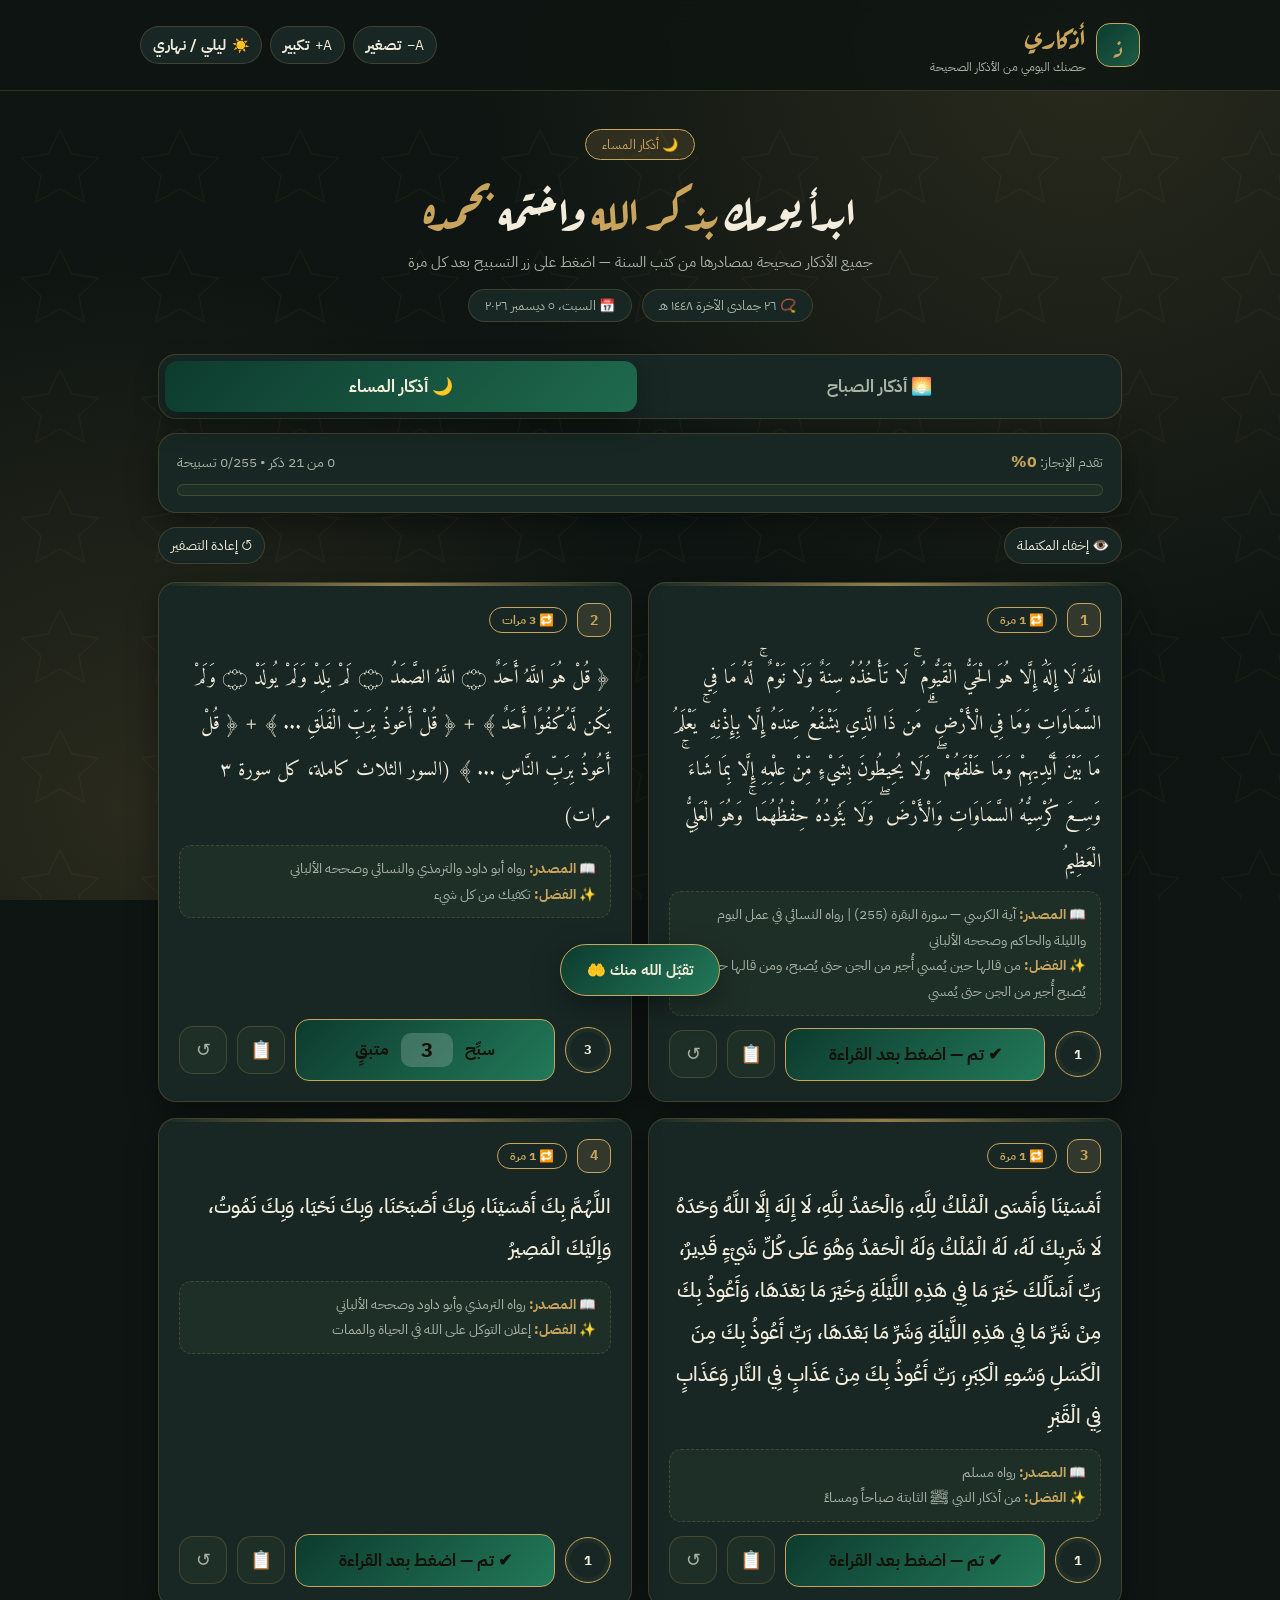
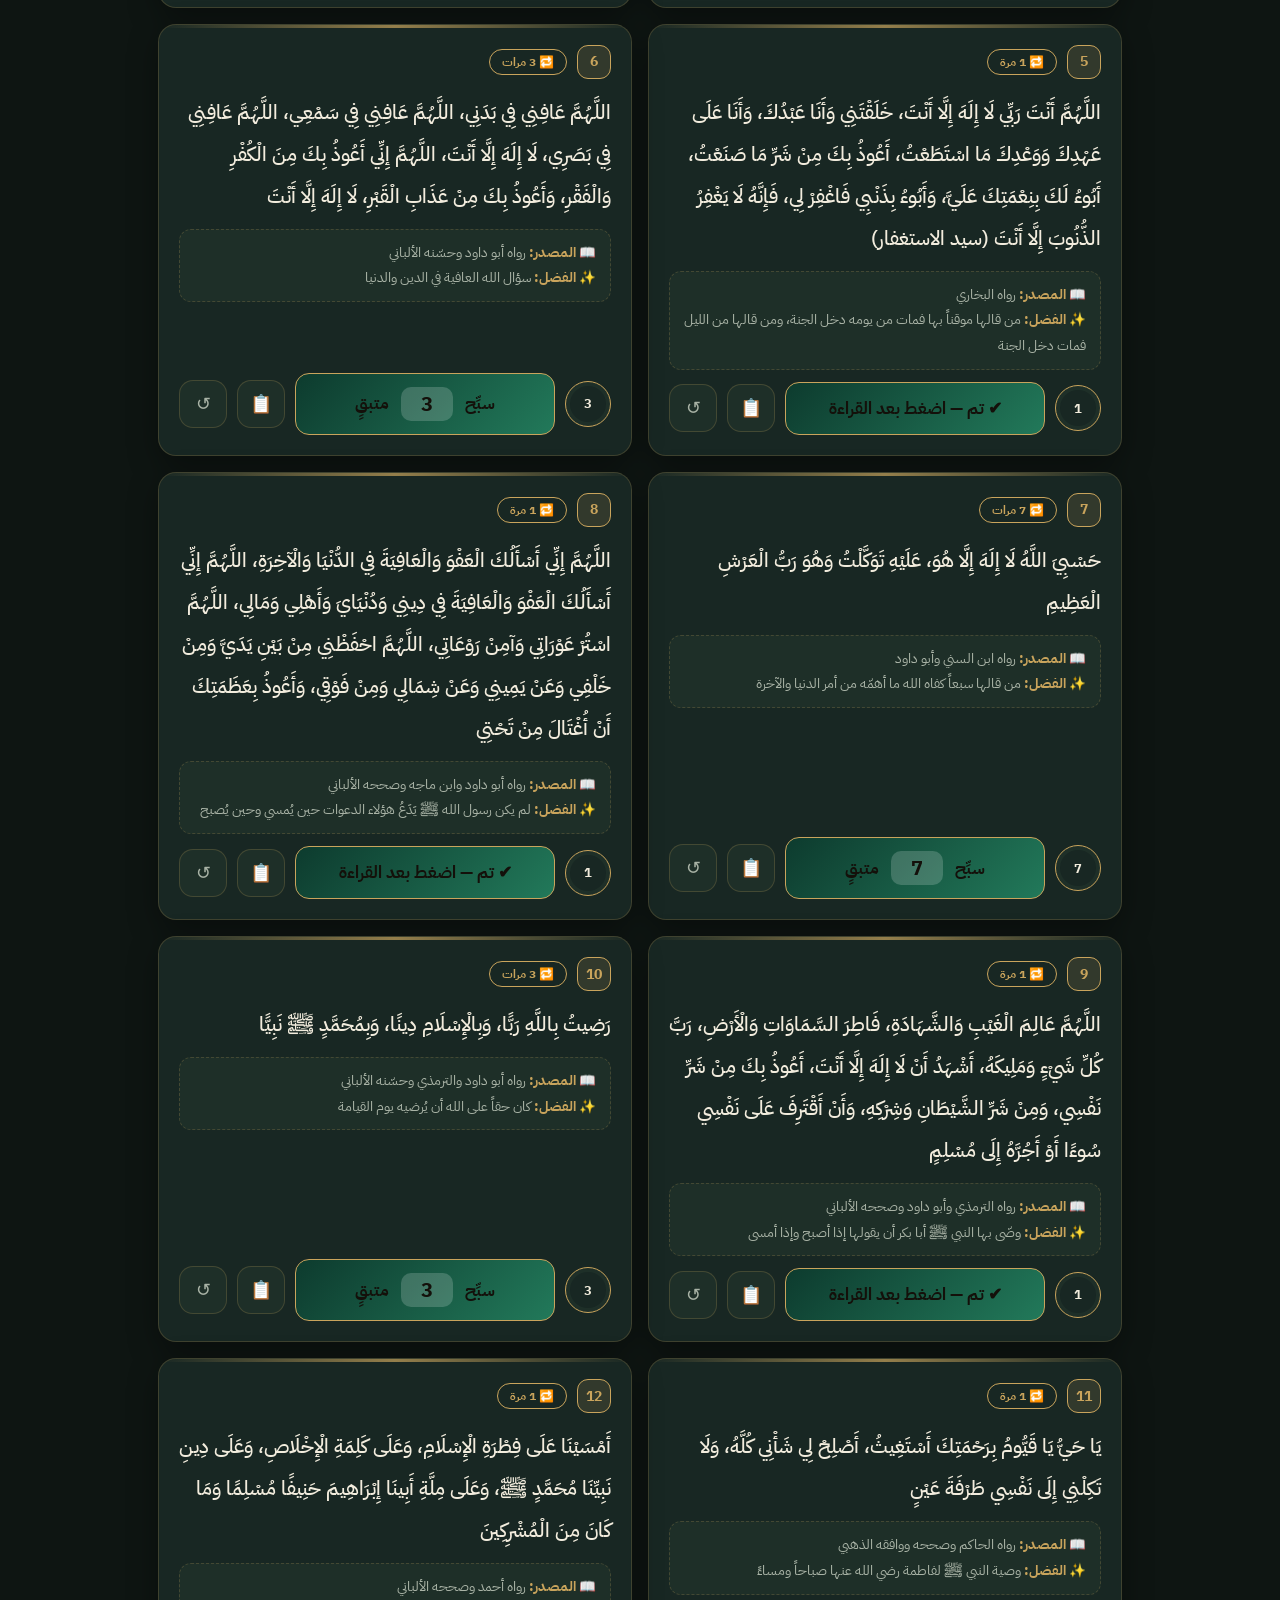
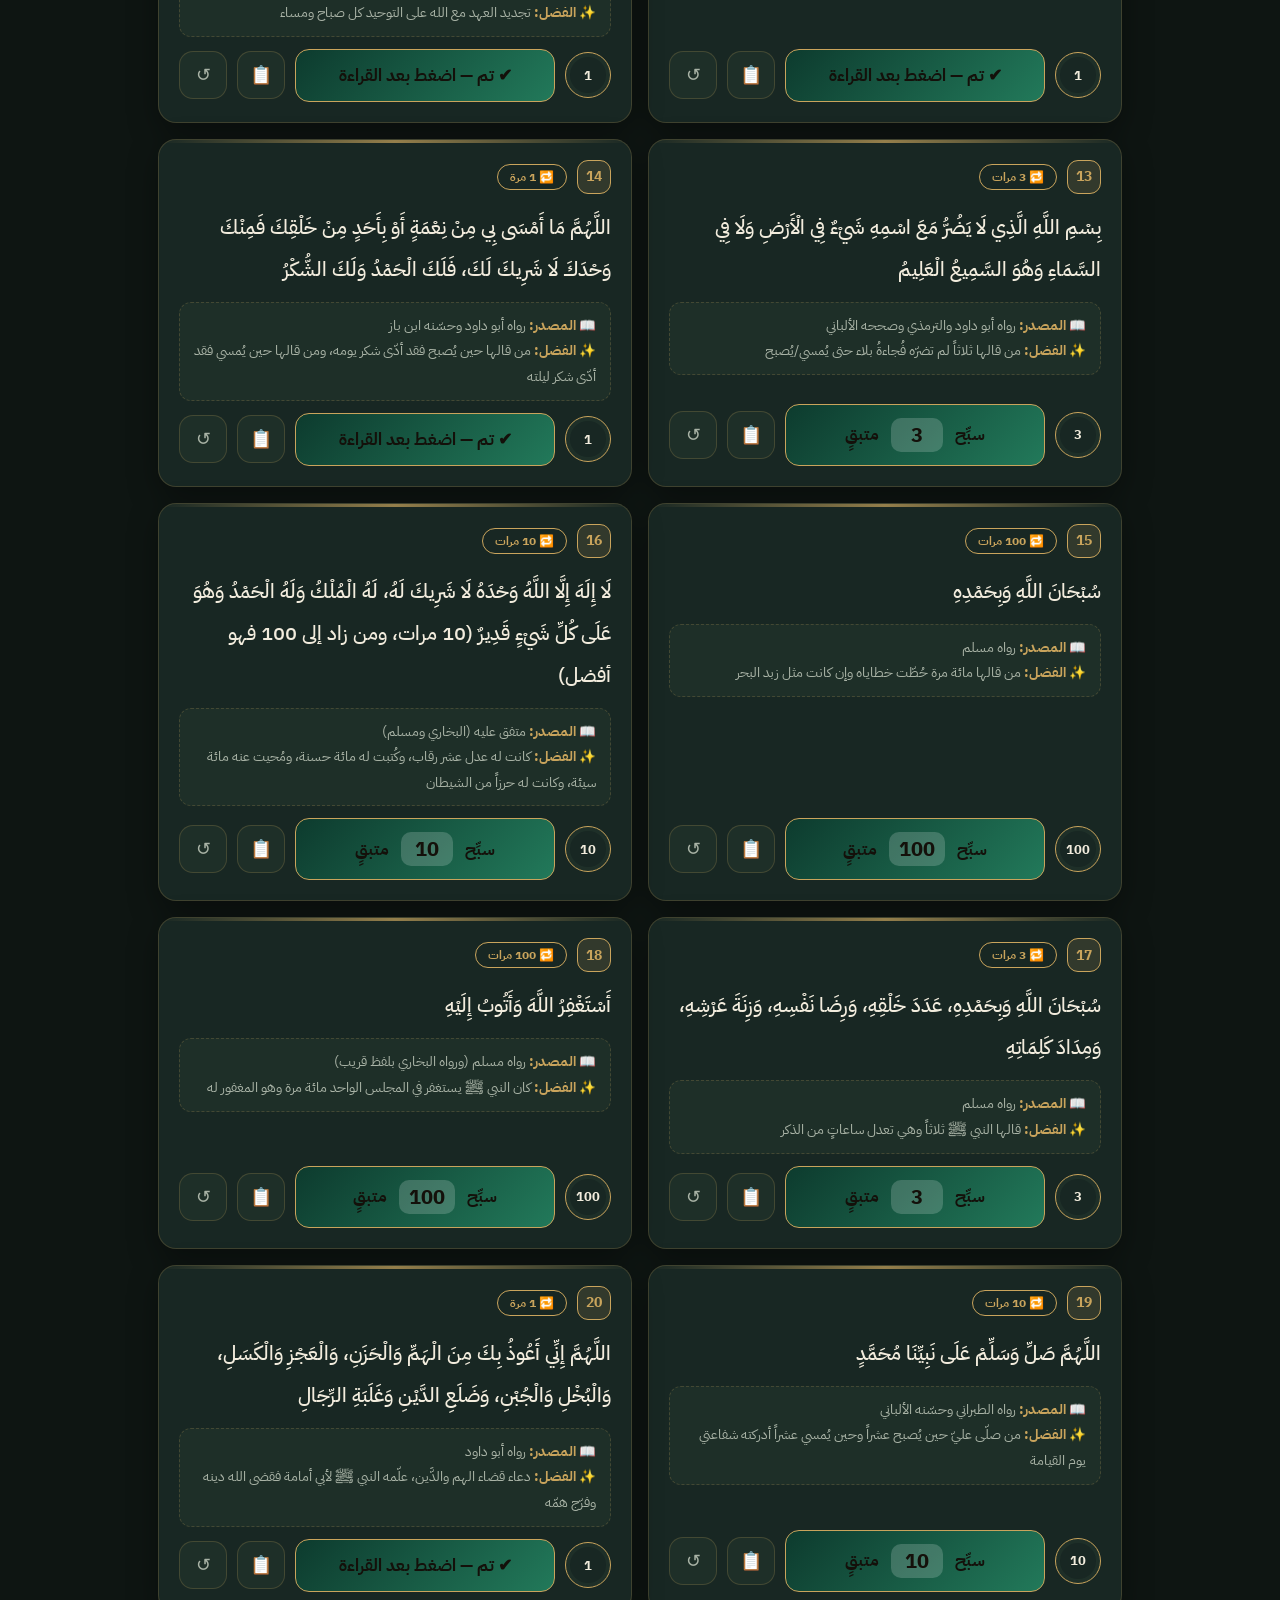
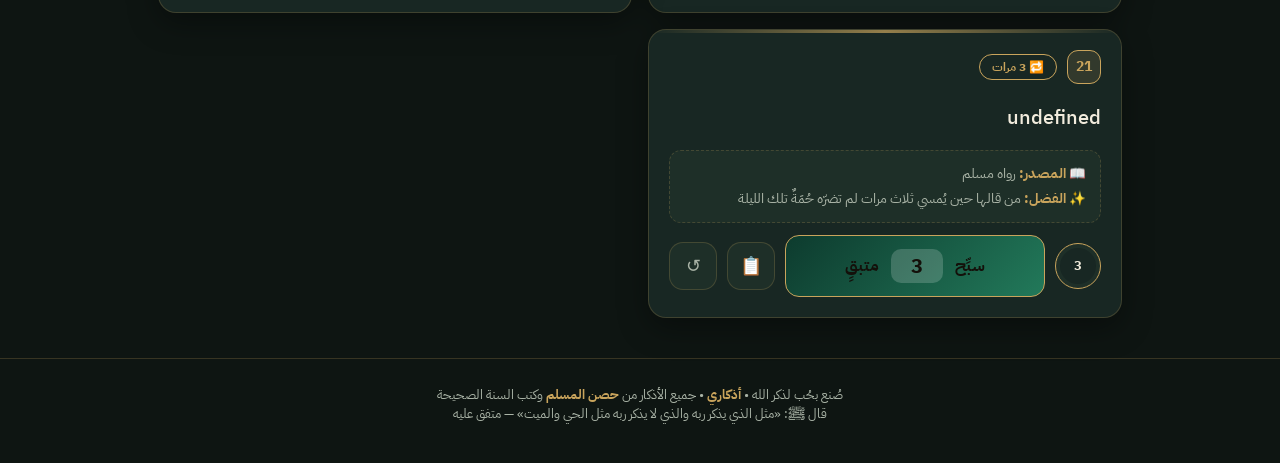
==== index.html @ d898b787 "موقع أذكاري: أذكار الصباح والمساء" ====
<!DOCTYPE html>
<html lang="ar" dir="rtl" data-theme="dark">
<head>
<meta charset="UTF-8">
<meta name="viewport" content="width=device-width, initial-scale=1.0">
<title>أذكاري | أذكار الصباح والمساء</title>
<meta name="description" content="موقع أذكاري - أذكار الصباح والمساء الصحيحة بمصادرها مع مسبحة إلكترونية لكل ذكر">
<link rel="preconnect" href="https://fonts.googleapis.com">
<link rel="preconnect" href="https://fonts.gstatic.com" crossorigin>
<!-- خط ثمانية: IBM Plex Sans Arabic (الخط المعتمد في هوية ثمانية) + خط أميري للنصوص القرآنية -->
<link href="https://fonts.googleapis.com/css2?family=IBM+Plex+Sans+Arabic:wght@300;400;500;600;700&family=Amiri+Quran&family=Aref+Ruqaa:wght@400;700&display=swap" rel="stylesheet">
<style>
  :root{
    --text-size: 20px;
    --radius: 18px;
    --gold: #c9a45c;
    --gold-soft: rgba(201,164,92,.15);
    --transition: .25s ease;
  }
  html[data-theme="dark"]{
    --bg: #0e1512;
    --bg2: #14201a;
    --card: #182723;
    --card2: #1e2f28;
    --ink: #f2ecdd;
    --muted: #a9b3a6;
    --line: rgba(201,164,92,.22);
    --shadow: 0 10px 30px rgba(0,0,0,.35);
    --header-bg: rgba(14,21,18,.88);
    --pattern-opacity: .05;
    --btn-ink: #14100a;
  }
  html[data-theme="light"]{
    --bg: #f7f3e8;
    --bg2: #fffdf6;
    --card: #ffffff;
    --card2: #faf5e9;
    --ink: #2b2620;
    --muted: #7a7264;
    --line: rgba(160,120,50,.28);
    --shadow: 0 10px 25px rgba(120,90,30,.12);
    --header-bg: rgba(247,243,232,.92);
    --pattern-opacity: .06;
    --btn-ink: #fffdf6;
  }
  *{box-sizing:border-box;margin:0;padding:0}
  body{
    font-family:'IBM Plex Sans Arabic',Tahoma,sans-serif;
    background:var(--bg);
    color:var(--ink);
    min-height:100vh;
    transition:background var(--transition),color var(--transition);
    background-image:
      radial-gradient(circle at 85% 5%, var(--gold-soft), transparent 45%),
      radial-gradient(circle at 10% 90%, var(--gold-soft), transparent 40%);
    background-attachment:fixed;
  }
  body::before{
    content:"";
    position:fixed;inset:0;pointer-events:none;z-index:0;
    opacity:var(--pattern-opacity);
    background-image:url("data:image/svg+xml,%3Csvg xmlns='http://www.w3.org/2000/svg' width='120' height='120' viewBox='0 0 120 120'%3E%3Cpath d='M60 10l12 24 26 4-19 18 5 26-24-13-24 13 5-26-19-18 26-4z' fill='none' stroke='%23c9a45c' stroke-width='1.5'/%3E%3C/svg%3E");
    background-size:120px 120px;
  }
  header{
    position:sticky;top:0;z-index:50;
    background:var(--header-bg);
    backdrop-filter:blur(12px);
    border-bottom:1px solid var(--line);
  }
  .wrap{max-width:1000px;margin:0 auto;padding:0 18px;position:relative;z-index:1}
  .topbar{display:flex;align-items:center;justify-content:space-between;gap:10px;padding:14px 0;flex-wrap:wrap}
  .logo{display:flex;align-items:center;gap:10px}
  .logo .mark{
    width:44px;height:44px;border-radius:14px;display:grid;place-items:center;
    background:linear-gradient(135deg,#0d3b2e,#1c5c46);
    border:1px solid var(--gold);color:var(--gold);
    font-family:'Aref Ruqaa',serif;font-size:26px;line-height:1;
  }
  html[data-theme="light"] .logo .mark{color:#f7f3e8}
  .logo h1{font-family:'Aref Ruqaa',serif;font-size:28px;color:var(--gold)}
  .logo small{display:block;font-family:'IBM Plex Sans Arabic';font-size:12px;color:var(--muted);font-weight:400}
  .controls{display:flex;align-items:center;gap:8px;flex-wrap:wrap}
  .ctl{
    display:flex;align-items:center;gap:6px;
    background:var(--card);border:1px solid var(--line);color:var(--ink);
    border-radius:999px;padding:7px 12px;font-size:14px;cursor:pointer;
    font-family:inherit;transition:var(--transition);
  }
  .ctl:hover{border-color:var(--gold);transform:translateY(-1px)}
  .ctl b{font-size:15px}
  .hero{text-align:center;padding:38px 18px 10px}
  .hero .pill{
    display:inline-block;border:1px solid var(--gold);color:var(--gold);
    border-radius:999px;padding:5px 16px;font-size:13px;margin-bottom:14px;background:var(--gold-soft);
  }
  .hero h2{font-family:'Aref Ruqaa',serif;font-size:clamp(30px,5vw,46px);line-height:1.5}
  .hero h2 span{color:var(--gold)}
  .hero p{color:var(--muted);margin-top:8px;font-size:15px}
  .dates{display:flex;gap:10px;justify-content:center;margin-top:16px;flex-wrap:wrap}
  .dates span{background:var(--card);border:1px solid var(--line);border-radius:999px;padding:6px 16px;font-size:13px;color:var(--muted)}
  .tabs{
    display:flex;background:var(--card);border:1px solid var(--line);
    border-radius:18px;padding:6px;margin:22px 0 6px;gap:6px;
  }
  .tab{
    flex:1;border:none;background:transparent;color:var(--muted);
    font-family:inherit;font-size:17px;font-weight:700;
    padding:13px;border-radius:13px;cursor:pointer;transition:var(--transition);
    display:flex;align-items:center;justify-content:center;gap:8px;
  }
  .tab.active{background:linear-gradient(135deg,#0d3b2e,#1f6a4e);color:#f5eeda;box-shadow:var(--shadow)}
  html[data-theme="light"] .tab.active{color:#fff}
  .progress-box{background:var(--card);border:1px solid var(--line);border-radius:var(--radius);padding:16px 18px;margin:14px 0;box-shadow:var(--shadow)}
  .progress-row{display:flex;justify-content:space-between;align-items:center;font-size:14px;color:var(--muted);margin-bottom:10px;gap:8px;flex-wrap:wrap}
  .progress-row strong{color:var(--gold);font-size:16px}
  .bar{height:12px;background:var(--card2);border:1px solid var(--line);border-radius:999px;overflow:hidden}
  .bar i{display:block;height:100%;width:0;border-radius:999px;background:linear-gradient(90deg,#8a6d2f,var(--gold),#e8cf8f);transition:width .5s ease}
  .tools{display:flex;gap:8px;margin:12px 0 4px;flex-wrap:wrap}
  .tools .ghost{margin-inline-start:auto}
  .grid{display:grid;gap:16px;padding:14px 0 40px}
  @media(min-width:700px){.grid{grid-template-columns:1fr 1fr}}
  .card{
    background:var(--card);border:1px solid var(--line);border-radius:var(--radius);
    padding:20px;box-shadow:var(--shadow);position:relative;overflow:hidden;
    transition:var(--transition);display:flex;flex-direction:column;gap:12px;
  }
  .card::before{content:"";position:absolute;top:0;right:0;left:0;height:3px;background:linear-gradient(90deg,transparent,var(--gold),transparent);opacity:.7}
  .card.done{border-color:var(--gold);background:linear-gradient(180deg,var(--card),var(--gold-soft))}
  .card.done .dhikr{opacity:.75}
  .card-top{display:flex;align-items:center;gap:10px}
  .num{
    min-width:34px;height:34px;border-radius:11px;display:grid;place-items:center;
    background:var(--gold-soft);border:1px solid var(--gold);color:var(--gold);
    font-weight:700;font-size:14px;
  }
  .badge{font-size:12px;color:var(--muted);border:1px solid var(--line);border-radius:999px;padding:3px 12px}
  .badge.rep{color:var(--gold);border-color:var(--gold);font-weight:700}
  .done-tag{margin-inline-start:auto;font-size:12px;color:#2e7d4f;font-weight:700;display:none}
  html[data-theme="dark"] .done-tag{color:#7fd6a4}
  .card.done .done-tag{display:inline}
  .dhikr{font-size:var(--text-size);line-height:2.1;font-weight:500}
  .dhikr.quran{font-family:'Amiri Quran',serif;line-height:2.3}
  .meta{background:var(--card2);border:1px dashed var(--line);border-radius:12px;padding:10px 14px;font-size:13.5px;color:var(--muted);line-height:1.9}
  .meta strong{color:var(--gold)}
  .actions{display:flex;align-items:center;gap:10px;margin-top:auto;flex-wrap:wrap}
  .counter{
    flex:1;display:flex;align-items:center;justify-content:center;gap:12px;
    border:none;cursor:pointer;font-family:inherit;color:var(--btn-ink);
    background:linear-gradient(135deg,#0d3b2e,#22795a);
    border-radius:14px;padding:13px;font-size:17px;font-weight:700;
    transition:var(--transition);border:1px solid var(--gold);
  }
  html[data-theme="light"] .counter{color:#fff}
  .counter:hover{transform:translateY(-2px);box-shadow:var(--shadow)}
  .counter:active{transform:scale(.97)}
  .counter:disabled{opacity:.55;cursor:default;transform:none}
  .counter .left{
    background:rgba(255,255,255,.18);border-radius:10px;min-width:52px;padding:2px 10px;font-size:20px;
  }
  .icon-btn{
    width:48px;height:48px;border-radius:14px;border:1px solid var(--line);
    background:var(--card2);color:var(--muted);cursor:pointer;font-size:18px;transition:var(--transition);
  }
  .icon-btn:hover{color:var(--gold);border-color:var(--gold)}
  .ring{width:46px;height:46px;border-radius:50%;display:grid;place-items:center;font-size:13px;font-weight:700;flex-shrink:0;
    background:conic-gradient(var(--gold) calc(var(--p,0)*1%), var(--card2) 0);border:1px solid var(--gold)}
  .ring span{background:var(--card);border-radius:50%;width:36px;height:36px;display:grid;place-items:center}
  footer{text-align:center;color:var(--muted);font-size:13px;padding:26px 16px 40px;border-top:1px solid var(--line)}
  footer b{color:var(--gold)}
  .toast{
    position:fixed;bottom:24px;right:50%;transform:translateX(50%) translateY(120px);
    background:linear-gradient(135deg,#0d3b2e,#22795a);color:#f5eeda;
    padding:14px 26px;border-radius:999px;border:1px solid var(--gold);
    font-weight:700;z-index:99;transition:transform .4s ease;box-shadow:var(--shadow);font-size:15px;
  }
  .toast.show{transform:translateX(50%) translateY(0)}
  .empty{text-align:center;color:var(--muted);padding:50px 20px;font-size:16px}
</style>
</head>
<body>
<header>
  <div class="wrap topbar">
    <div class="logo">
      <div class="mark">ذ</div>
      <h1>أذكاري<small>حصنك اليومي من الأذكار الصحيحة</small></h1>
    </div>
    <div class="controls">
      <button class="ctl" id="fontMinus" title="تصغير الخط">A− <b>تصغير</b></button>
      <button class="ctl" id="fontPlus" title="تكبير الخط">A+ <b>تكبير</b></button>
      <button class="ctl" id="themeBtn" title="تبديل الثيم">🌙 <b>ليلي / نهاري</b></button>
    </div>
  </div>
</header>

<div class="wrap">
  <section class="hero">
    <div class="pill" id="greeting">🌅 أذكار الصباح</div>
    <h2>ابدأ يومك <span>بذكر الله</span> واختمه <span>بحمده</span></h2>
    <p>جميع الأذكار صحيحة بمصادرها من كتب السنة — اضغط على زر التسبيح بعد كل مرة</p>
    <div class="dates"><span id="hijri">—</span><span id="greg">—</span></div>
  </section>

  <nav class="tabs">
    <button class="tab active" data-tab="morning">🌅 أذكار الصباح</button>
    <button class="tab" data-tab="evening">🌙 أذكار المساء</button>
  </nav>

  <div class="progress-box">
    <div class="progress-row">
      <span>تقدم الإنجاز: <strong id="pct">0%</strong></span>
      <span id="count">0 من 0 ذكر</span>
    </div>
    <div class="bar"><i id="barFill"></i></div>
  </div>

  <div class="tools">
    <button class="ctl" id="hideDone">👁️ إخفاء المكتملة</button>
    <button class="ctl ghost" id="resetBtn">↺ إعادة التصفير</button>
  </div>

  <main class="grid" id="grid"></main>
</div>

<footer>
  صُنع بحُب لذكر الله • <b>أذكاري</b> • جميع الأذكار من <b>حصن المسلم</b> وكتب السنة الصحيحة<br>
  قال ﷺ: «مثل الذي يذكر ربه والذي لا يذكر ربه مثل الحي والميت» — متفق عليه
</footer>

<div class="toast" id="toast">تقبّل الله منك 🤲</div>

<script>
const ADHKAR = [
 {id:"kursi", quran:true, repeat:1, both:true,
  text:"اللَّهُ لَا إِلَٰهَ إِلَّا هُوَ الْحَيُّ الْقَيُّومُ ۚ لَا تَأْخُذُهُ سِنَةٌ وَلَا نَوْمٌ ۚ لَّهُ مَا فِي السَّمَاوَاتِ وَمَا فِي الْأَرْضِ ۗ مَن ذَا الَّذِي يَشْفَعُ عِندَهُ إِلَّا بِإِذْنِهِ ۚ يَعْلَمُ مَا بَيْنَ أَيْدِيهِمْ وَمَا خَلْفَهُمْ ۖ وَلَا يُحِيطُونَ بِشَيْءٍ مِّنْ عِلْمِهِ إِلَّا بِمَا شَاءَ ۚ وَسِعَ كُرْسِيُّهُ السَّمَاوَاتِ وَالْأَرْضَ ۖ وَلَا يَئُودُهُ حِفْظُهُمَا ۚ وَهُوَ الْعَلِيُّ الْعَظِيمُ",
  source:"آية الكرسي — سورة البقرة (255) | رواه النسائي في عمل اليوم والليلة والحاكم وصححه الألباني",
  virtue:"من قالها حين يُمسي أُجير من الجن حتى يُصبح، ومن قالها حين يُصبح أُجير من الجن حتى يُمسي"},
 {id:"ikhlas", quran:true, repeat:3, both:true,
  text:"﴿ قُلْ هُوَ اللَّهُ أَحَدٌ ۝ اللَّهُ الصَّمَدُ ۝ لَمْ يَلِدْ وَلَمْ يُولَدْ ۝ وَلَمْ يَكُن لَّهُ كُفُوًا أَحَدٌ ﴾ + ﴿ قُلْ أَعُوذُ بِرَبِّ الْفَلَقِ ... ﴾ + ﴿ قُلْ أَعُوذُ بِرَبِّ النَّاسِ ... ﴾ (السور الثلاث كاملة، كل سورة ٣ مرات)",
  source:"رواه أبو داود والترمذي والنسائي وصححه الألباني",
  virtue:"تكفيك من كل شيء"},
 {id:"malik", repeat:1,
  m:"أَصْبَحْنَا وَأَصْبَحَ الْمُلْكُ لِلَّهِ، وَالْحَمْدُ لِلَّهِ، لَا إِلَهَ إِلَّا اللَّهُ وَحْدَهُ لَا شَرِيكَ لَهُ، لَهُ الْمُلْكُ وَلَهُ الْحَمْدُ وَهُوَ عَلَى كُلِّ شَيْءٍ قَدِيرٌ، رَبِّ أَسْأَلُكَ خَيْرَ مَا فِي هَذَا الْيَوْمِ وَخَيْرَ مَا بَعْدَهُ، وَأَعُوذُ بِكَ مِنْ شَرِّ مَا فِي هَذَا الْيَوْمِ وَشَرِّ مَا بَعْدَهُ، رَبِّ أَعُوذُ بِكَ مِنَ الْكَسَلِ وَسُوءِ الْكِبَرِ، رَبِّ أَعُوذُ بِكَ مِنْ عَذَابٍ فِي النَّارِ وَعَذَابٍ فِي الْقَبْرِ",
  e:"أَمْسَيْنَا وَأَمْسَى الْمُلْكُ لِلَّهِ، وَالْحَمْدُ لِلَّهِ، لَا إِلَهَ إِلَّا اللَّهُ وَحْدَهُ لَا شَرِيكَ لَهُ، لَهُ الْمُلْكُ وَلَهُ الْحَمْدُ وَهُوَ عَلَى كُلِّ شَيْءٍ قَدِيرٌ، رَبِّ أَسْأَلُكَ خَيْرَ مَا فِي هَذِهِ اللَّيْلَةِ وَخَيْرَ مَا بَعْدَهَا، وَأَعُوذُ بِكَ مِنْ شَرِّ مَا فِي هَذِهِ اللَّيْلَةِ وَشَرِّ مَا بَعْدَهَا، رَبِّ أَعُوذُ بِكَ مِنَ الْكَسَلِ وَسُوءِ الْكِبَرِ، رَبِّ أَعُوذُ بِكَ مِنْ عَذَابٍ فِي النَّارِ وَعَذَابٍ فِي الْقَبْرِ",
  source:"رواه مسلم", virtue:"من أذكار النبي ﷺ الثابتة صباحاً ومساءً"},
 {id:"bika", repeat:1,
  m:"اللَّهُمَّ بِكَ أَصْبَحْنَا، وَبِكَ أَمْسَيْنَا، وَبِكَ نَحْيَا، وَبِكَ نَمُوتُ، وَإِلَيْكَ النُّشُورُ",
  e:"اللَّهُمَّ بِكَ أَمْسَيْنَا، وَبِكَ أَصْبَحْنَا، وَبِكَ نَحْيَا، وَبِكَ نَمُوتُ، وَإِلَيْكَ الْمَصِيرُ",
  source:"رواه الترمذي وأبو داود وصححه الألباني", virtue:"إعلان التوكل على الله في الحياة والممات"},
 {id:"sayyid", repeat:1, both:true,
  text:"اللَّهُمَّ أَنْتَ رَبِّي لَا إِلَهَ إِلَّا أَنْتَ، خَلَقْتَنِي وَأَنَا عَبْدُكَ، وَأَنَا عَلَى عَهْدِكَ وَوَعْدِكَ مَا اسْتَطَعْتُ، أَعُوذُ بِكَ مِنْ شَرِّ مَا صَنَعْتُ، أَبُوءُ لَكَ بِنِعْمَتِكَ عَلَيَّ، وَأَبُوءُ بِذَنْبِي فَاغْفِرْ لِي، فَإِنَّهُ لَا يَغْفِرُ الذُّنُوبَ إِلَّا أَنْتَ (سيد الاستغفار)",
  source:"رواه البخاري", virtue:"من قالها موقناً بها فمات من يومه دخل الجنة، ومن قالها من الليل فمات دخل الجنة"},
 {id:"aafini", repeat:3, both:true,
  text:"اللَّهُمَّ عَافِنِي فِي بَدَنِي، اللَّهُمَّ عَافِنِي فِي سَمْعِي، اللَّهُمَّ عَافِنِي فِي بَصَرِي، لَا إِلَهَ إِلَّا أَنْتَ، اللَّهُمَّ إِنِّي أَعُوذُ بِكَ مِنَ الْكُفْرِ وَالْفَقْرِ، وَأَعُوذُ بِكَ مِنْ عَذَابِ الْقَبْرِ، لَا إِلَهَ إِلَّا أَنْتَ",
  source:"رواه أبو داود وحسّنه الألباني", virtue:"سؤال الله العافية في الدين والدنيا"},
 {id:"hasbi", repeat:7, both:true,
  text:"حَسْبِيَ اللَّهُ لَا إِلَهَ إِلَّا هُوَ، عَلَيْهِ تَوَكَّلْتُ وَهُوَ رَبُّ الْعَرْشِ الْعَظِيمِ",
  source:"رواه ابن السني وأبو داود", virtue:"من قالها سبعاً كفاه الله ما أهمّه من أمر الدنيا والآخرة"},
 {id:"aafiyah", repeat:1, both:true,
  text:"اللَّهُمَّ إِنِّي أَسْأَلُكَ الْعَفْوَ وَالْعَافِيَةَ فِي الدُّنْيَا وَالْآخِرَةِ، اللَّهُمَّ إِنِّي أَسْأَلُكَ الْعَفْوَ وَالْعَافِيَةَ فِي دِينِي وَدُنْيَايَ وَأَهْلِي وَمَالِي، اللَّهُمَّ اسْتُرْ عَوْرَاتِي وَآمِنْ رَوْعَاتِي، اللَّهُمَّ احْفَظْنِي مِنْ بَيْنِ يَدَيَّ وَمِنْ خَلْفِي وَعَنْ يَمِينِي وَعَنْ شِمَالِي وَمِنْ فَوْقِي، وَأَعُوذُ بِعَظَمَتِكَ أَنْ أُغْتَالَ مِنْ تَحْتِي",
  source:"رواه أبو داود وابن ماجه وصححه الألباني", virtue:"لم يكن رسول الله ﷺ يَدَعُ هؤلاء الدعوات حين يُمسي وحين يُصبح"},
 {id:"aalim", repeat:1, both:true,
  text:"اللَّهُمَّ عَالِمَ الْغَيْبِ وَالشَّهَادَةِ، فَاطِرَ السَّمَاوَاتِ وَالْأَرْضِ، رَبَّ كُلِّ شَيْءٍ وَمَلِيكَهُ، أَشْهَدُ أَنْ لَا إِلَهَ إِلَّا أَنْتَ، أَعُوذُ بِكَ مِنْ شَرِّ نَفْسِي، وَمِنْ شَرِّ الشَّيْطَانِ وَشِرْكِهِ، وَأَنْ أَقْتَرِفَ عَلَى نَفْسِي سُوءًا أَوْ أَجُرَّهُ إِلَى مُسْلِمٍ",
  source:"رواه الترمذي وأبو داود وصححه الألباني", virtue:"وصّى بها النبي ﷺ أبا بكر أن يقولها إذا أصبح وإذا أمسى"},
 {id:"raditu", repeat:3, both:true,
  text:"رَضِيتُ بِاللَّهِ رَبًّا، وَبِالْإِسْلَامِ دِينًا، وَبِمُحَمَّدٍ ﷺ نَبِيًّا",
  source:"رواه أبو داود والترمذي وحسّنه الألباني", virtue:"كان حقاً على الله أن يُرضيه يوم القيامة"},
 {id:"hayyu", repeat:1, both:true,
  text:"يَا حَيُّ يَا قَيُّومُ بِرَحْمَتِكَ أَسْتَغِيثُ، أَصْلِحْ لِي شَأْنِي كُلَّهُ، وَلَا تَكِلْنِي إِلَى نَفْسِي طَرْفَةَ عَيْنٍ",
  source:"رواه الحاكم وصححه ووافقه الذهبي", virtue:"وصية النبي ﷺ لفاطمة رضي الله عنها صباحاً ومساءً"},
 {id:"fitrah", repeat:1,
  m:"أَصْبَحْنَا عَلَى فِطْرَةِ الْإِسْلَامِ، وَعَلَى كَلِمَةِ الْإِخْلَاصِ، وَعَلَى دِينِ نَبِيِّنَا مُحَمَّدٍ ﷺ، وَعَلَى مِلَّةِ أَبِينَا إِبْرَاهِيمَ حَنِيفًا مُسْلِمًا وَمَا كَانَ مِنَ الْمُشْرِكِينَ",
  e:"أَمْسَيْنَا عَلَى فِطْرَةِ الْإِسْلَامِ، وَعَلَى كَلِمَةِ الْإِخْلَاصِ، وَعَلَى دِينِ نَبِيِّنَا مُحَمَّدٍ ﷺ، وَعَلَى مِلَّةِ أَبِينَا إِبْرَاهِيمَ حَنِيفًا مُسْلِمًا وَمَا كَانَ مِنَ الْمُشْرِكِينَ",
  source:"رواه أحمد وصححه الألباني", virtue:"تجديد العهد مع الله على التوحيد كل صباح ومساء"},
 {id:"bismillah", repeat:3, both:true,
  text:"بِسْمِ اللَّهِ الَّذِي لَا يَضُرُّ مَعَ اسْمِهِ شَيْءٌ فِي الْأَرْضِ وَلَا فِي السَّمَاءِ وَهُوَ السَّمِيعُ الْعَلِيمُ",
  source:"رواه أبو داود والترمذي وصححه الألباني", virtue:"من قالها ثلاثاً لم تضرّه فُجاءةُ بلاء حتى يُمسي/يُصبح"},
 {id:"niamah", repeat:1,
  m:"اللَّهُمَّ مَا أَصْبَحَ بِي مِنْ نِعْمَةٍ أَوْ بِأَحَدٍ مِنْ خَلْقِكَ فَمِنْكَ وَحْدَكَ لَا شَرِيكَ لَكَ، فَلَكَ الْحَمْدُ وَلَكَ الشُّكْرُ",
  e:"اللَّهُمَّ مَا أَمْسَى بِي مِنْ نِعْمَةٍ أَوْ بِأَحَدٍ مِنْ خَلْقِكَ فَمِنْكَ وَحْدَكَ لَا شَرِيكَ لَكَ، فَلَكَ الْحَمْدُ وَلَكَ الشُّكْرُ",
  source:"رواه أبو داود وحسّنه ابن باز", virtue:"من قالها حين يُصبح فقد أدّى شكر يومه، ومن قالها حين يُمسي فقد أدّى شكر ليلته"},
 {id:"subhan100", repeat:100, both:true,
  text:"سُبْحَانَ اللَّهِ وَبِحَمْدِهِ",
  source:"رواه مسلم", virtue:"من قالها مائة مرة حُطّت خطاياه وإن كانت مثل زبد البحر"},
 {id:"tahlil", repeat:10, both:true,
  text:"لَا إِلَهَ إِلَّا اللَّهُ وَحْدَهُ لَا شَرِيكَ لَهُ، لَهُ الْمُلْكُ وَلَهُ الْحَمْدُ وَهُوَ عَلَى كُلِّ شَيْءٍ قَدِيرٌ (10 مرات، ومن زاد إلى 100 فهو أفضل)",
  source:"متفق عليه (البخاري ومسلم)", virtue:"كانت له عدل عشر رقاب، وكُتبت له مائة حسنة، ومُحيت عنه مائة سيئة، وكانت له حرزاً من الشيطان"},
 {id:"subhan3", repeat:3, both:true,
  text:"سُبْحَانَ اللَّهِ وَبِحَمْدِهِ، عَدَدَ خَلْقِهِ، وَرِضَا نَفْسِهِ، وَزِنَةَ عَرْشِهِ، وَمِدَادَ كَلِمَاتِهِ",
  source:"رواه مسلم", virtue:"قالها النبي ﷺ ثلاثاً وهي تعدل ساعاتٍ من الذكر"},
 {id:"istighfar", repeat:100, both:true,
  text:"أَسْتَغْفِرُ اللَّهَ وَأَتُوبُ إِلَيْهِ",
  source:"رواه مسلم (ورواه البخاري بلفظ قريب)", virtue:"كان النبي ﷺ يستغفر في المجلس الواحد مائة مرة وهو المغفور له"},
 {id:"salah", repeat:10, both:true,
  text:"اللَّهُمَّ صَلِّ وَسَلِّمْ عَلَى نَبِيِّنَا مُحَمَّدٍ",
  source:"رواه الطبراني وحسّنه الألباني", virtue:"من صلّى عليّ حين يُصبح عشراً وحين يُمسي عشراً أدركته شفاعتي يوم القيامة"},
 {id:"hamm", repeat:1, both:true,
  text:"اللَّهُمَّ إِنِّي أَعُوذُ بِكَ مِنَ الْهَمِّ وَالْحَزَنِ، وَالْعَجْزِ وَالْكَسَلِ، وَالْبُخْلِ وَالْجُبْنِ، وَضَلَعِ الدَّيْنِ وَغَلَبَةِ الرِّجَالِ",
  source:"رواه أبو داود", virtue:"دعاء قضاء الهم والدَّين، علّمه النبي ﷺ لأبي أمامة فقضى الله دينه وفرّج همّه"},
 {id:"kalimat", repeat:3, eveningOnly:true,
  text:"أَعُوذُ بِكَلِمَاتِ اللَّهِ التَّامَّاتِ مِنْ شَرِّ مَا خَلَقَ",
  source:"رواه مسلم", virtue:"من قالها حين يُمسي ثلاث مرات لم تضرّه حُمَةٌ تلك الليلة"},
 {id:"ilm", repeat:1, morningOnly:true,
  text:"اللَّهُمَّ إِنِّي أَسْأَلُكَ عِلْمًا نَافِعًا، وَرِزْقًا طَيِّبًا، وَعَمَلًا مُتَقَبَّلًا",
  source:"رواه ابن ماجه وصححه الألباني", virtue:"كان النبي ﷺ يقولها إذا صلّى الصبح حين يُسلّم"}
];

const $ = s => document.querySelector(s);
const grid = $("#grid");
let tab = (new Date().getHours() >= 4 && new Date().getHours() < 17) ? "morning" : "evening";
let hideDone = false;
let fontSize = parseInt(localStorage.getItem("adhkari-font") || "20", 10);
let left = {}; // remaining per dhikr id

function todayKey(){ return new Date().toISOString().slice(0,10); }
function storeKey(){ return "adhkari-"+todayKey()+"-"+tab; }
function loadLeft(list){
  try{
    const saved = JSON.parse(localStorage.getItem(storeKey()) || "{}");
    left = {};
    list.forEach(d => { left[d.id] = (typeof saved[d.id] === "number") ? saved[d.id] : d.repeat; });
  }catch{ left = {}; list.forEach(d => left[d.id] = d.repeat); }
}
function save(){ localStorage.setItem(storeKey(), JSON.stringify(left)); }

function visibleList(){
  return ADHKAR.filter(d => {
    if(tab === "morning" && d.eveningOnly) return false;
    if(tab === "evening" && d.morningOnly) return false;
    return true;
  });
}
function textOf(d){ return d.both ? d.text : (tab === "morning" ? d.m : d.e); }

function applyFont(){ document.documentElement.style.setProperty("--text-size", fontSize + "px"); }
function applyTheme(t){
  document.documentElement.dataset.theme = t;
  localStorage.setItem("adhkari-theme", t);
  $("#themeBtn").firstChild.textContent = t === "dark" ? "☀️ " : "🌙 ";
}

function toast(msg){
  const t = $("#toast"); t.textContent = msg; t.classList.add("show");
  clearTimeout(t._h); t._h = setTimeout(()=>t.classList.remove("show"), 2200);
}

function render(){
  const list = visibleList();
  loadLeftIfNeeded(list);
  grid.innerHTML = "";
  let shown = 0;
  list.forEach((d, i) => {
    const rem = left[d.id];
    const done = rem <= 0;
    if(hideDone && done) return;
    shown++;
    const card = document.createElement("article");
    card.className = "card" + (done ? " done" : "");
    const pctRing = Math.round(((d.repeat - rem) / d.repeat) * 100);
    card.innerHTML = `
      <div class="card-top">
        <div class="num">${i+1}</div>
        <span class="badge rep">🔁 ${d.repeat} ${d.repeat === 1 ? "مرة" : "مرات"}</span>
        <span class="done-tag">✔ تم بحمد الله</span>
      </div>
      <p class="dhikr ${d.quran ? "quran" : ""}">${textOf(d)}</p>
      <div class="meta"><strong>📖 المصدر:</strong> ${d.source}<br><strong>✨ الفضل:</strong> ${d.virtue}</div>
      <div class="actions">
        <div class="ring" style="--p:${pctRing}"><span>${done ? "✔" : rem}</span></div>
        <button class="counter" ${done ? "disabled" : ""}>
          ${d.repeat === 1 ? (done ? "تم الذكر بحمد الله" : "✔ تم — اضغط بعد القراءة")
            : (done ? "اكتمل العدد بحمد الله" : `سبِّح <span class="left">${rem}</span> متبقٍ`)}
        </button>
        <button class="icon-btn" title="نسخ الذكر">📋</button>
        <button class="icon-btn" title="إعادة هذا الذكر">↺</button>
      </div>`;
    const [btn, copyBtn, resetOne] = card.querySelectorAll("button");
    btn.onclick = () => {
      if(left[d.id] > 0){
        left[d.id]--;
        if(navigator.vibrate) navigator.vibrate(15);
        save(); render();
        if(left[d.id] === 0){
          toast("✔ أحسنت! أتممت هذا الذكر");
          checkAllDone();
        }
      }
    };
    copyBtn.onclick = async () => {
      try{ await navigator.clipboard.writeText(textOf(d)); toast("📋 تم نسخ الذكر"); }
      catch{ toast("تعذّر النسخ"); }
    };
    resetOne.onclick = () => { left[d.id] = d.repeat; save(); render(); };
    grid.appendChild(card);
  });
  if(shown === 0){
    grid.innerHTML = `<div class="empty">🎉 ما شاء الله! أتممت جميع الأذكار<br>تقبّل الله منك وجعله في ميزان حسناتك</div>`;
  }
  updateProgress(list);
}

let loadedFor = "";
function loadLeftIfNeeded(list){
  const k = storeKey();
  if(loadedFor !== k){ loadLeft(list); loadedFor = k; }
}

function updateProgress(list){
  const total = list.reduce((s,d)=>s+d.repeat,0);
  const doneCount = list.reduce((s,d)=>s+(d.repeat - left[d.id]),0);
  const finished = list.filter(d=>left[d.id] <= 0).length;
  const pct = total ? Math.round(doneCount/total*100) : 0;
  $("#pct").textContent = pct + "%";
  $("#barFill").style.width = pct + "%";
  $("#count").textContent = `${finished} من ${list.length} ذكر • ${doneCount}/${total} تسبيحة`;
}

function checkAllDone(){
  const list = visibleList();
  if(list.every(d => left[d.id] <= 0)) setTimeout(()=>toast("🎉 تقبّل الله! أتممت أذكار " + (tab === "morning" ? "الصباح" : "المساء")), 400);
}

// tabs
document.querySelectorAll(".tab").forEach(b => b.onclick = () => {
  document.querySelectorAll(".tab").forEach(x => x.classList.remove("active"));
  b.classList.add("active");
  tab = b.dataset.tab;
  $("#greeting").textContent = tab === "morning" ? "🌅 أذكار الصباح" : "🌙 أذكار المساء";
  render();
});

// controls
$("#fontPlus").onclick = () => { if(fontSize < 30){ fontSize += 2; localStorage.setItem("adhkari-font", fontSize); applyFont(); } };
$("#fontMinus").onclick = () => { if(fontSize > 14){ fontSize -= 2; localStorage.setItem("adhkari-font", fontSize); applyFont(); } };
$("#themeBtn").onclick = () => applyTheme(document.documentElement.dataset.theme === "dark" ? "light" : "dark");
$("#resetBtn").onclick = () => {
  visibleList().forEach(d => left[d.id] = d.repeat);
  save(); render(); toast("↺ تم تصفير العدادات");
};
$("#hideDone").onclick = (e) => {
  hideDone = !hideDone;
  e.currentTarget.innerHTML = hideDone ? "👁️ إظهار الكل" : "👁️ إخفاء المكتملة";
  render();
};

// dates
try{
  $("#hijri").textContent = "📿 " + new Intl.DateTimeFormat("ar-SA-u-ca-islamic",{day:"numeric",month:"long",year:"numeric"}).format(new Date());
}catch{ $("#hijri").textContent = "📿 التاريخ الهجري"; }
$("#greg").textContent = "📅 " + new Intl.DateTimeFormat("ar-EG",{weekday:"long",day:"numeric",month:"long",year:"numeric"}).format(new Date());

// init
applyFont();
applyTheme(localStorage.getItem("adhkari-theme") || "dark");
document.querySelector(`.tab[data-tab="${tab}"]`).classList.add("active");
document.querySelector(`.tab[data-tab="${tab === "morning" ? "evening" : "morning"}"]`).classList.remove("active");
$("#greeting").textContent = tab === "morning" ? "🌅 أذكار الصباح" : "🌙 أذكار المساء";
render();
</script>
</body>
</html>
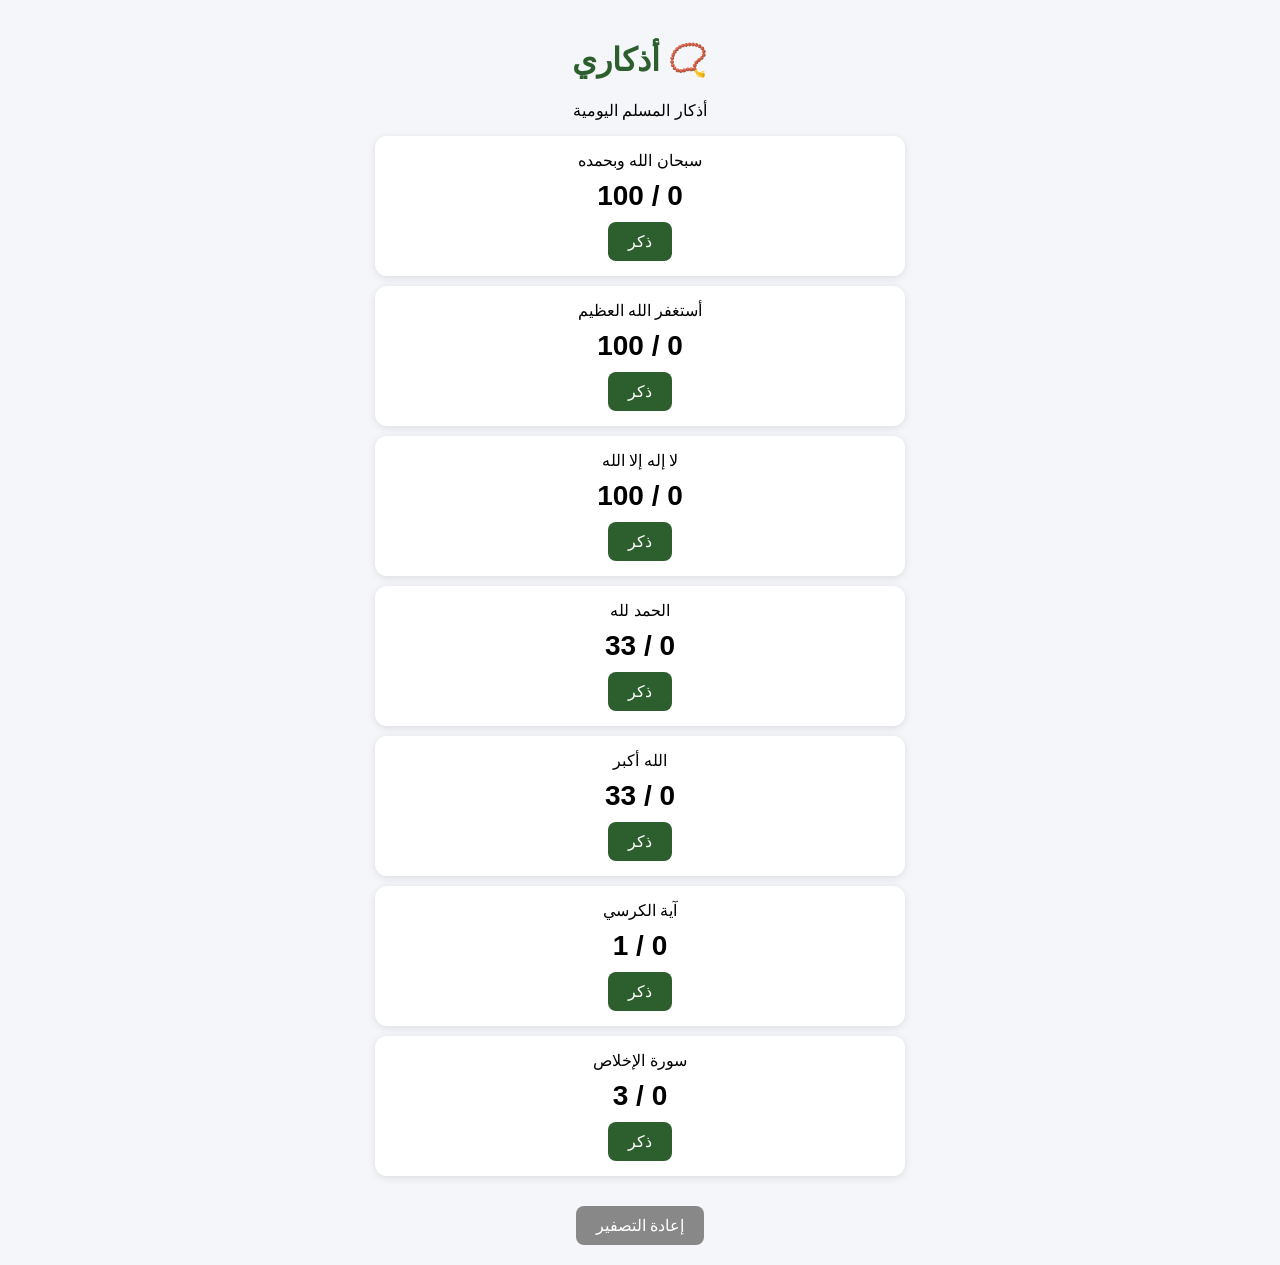
==== commit c7dfd98c: "تثبيت مشروع أذكاري - النسخة الأولى" ====
--- a/index.html
+++ b/index.html
@@ -1,460 +1,47 @@
 <!DOCTYPE html>
-<html lang="ar" dir="rtl" data-theme="dark">
+<html lang="ar" dir="rtl">
 <head>
 <meta charset="UTF-8">
 <meta name="viewport" content="width=device-width, initial-scale=1.0">
-<title>أذكاري | أذكار الصباح والمساء</title>
-<meta name="description" content="موقع أذكاري - أذكار الصباح والمساء الصحيحة بمصادرها مع مسبحة إلكترونية لكل ذكر">
-<link rel="preconnect" href="https://fonts.googleapis.com">
-<link rel="preconnect" href="https://fonts.gstatic.com" crossorigin>
-<!-- خط ثمانية: IBM Plex Sans Arabic (الخط المعتمد في هوية ثمانية) + خط أميري للنصوص القرآنية -->
-<link href="https://fonts.googleapis.com/css2?family=IBM+Plex+Sans+Arabic:wght@300;400;500;600;700&family=Amiri+Quran&family=Aref+Ruqaa:wght@400;700&display=swap" rel="stylesheet">
+<title>أذكاري</title>
 <style>
-  :root{
-    --text-size: 20px;
-    --radius: 18px;
-    --gold: #c9a45c;
-    --gold-soft: rgba(201,164,92,.15);
-    --transition: .25s ease;
-  }
-  html[data-theme="dark"]{
-    --bg: #0e1512;
-    --bg2: #14201a;
-    --card: #182723;
-    --card2: #1e2f28;
-    --ink: #f2ecdd;
-    --muted: #a9b3a6;
-    --line: rgba(201,164,92,.22);
-    --shadow: 0 10px 30px rgba(0,0,0,.35);
-    --header-bg: rgba(14,21,18,.88);
-    --pattern-opacity: .05;
-    --btn-ink: #14100a;
-  }
-  html[data-theme="light"]{
-    --bg: #f7f3e8;
-    --bg2: #fffdf6;
-    --card: #ffffff;
-    --card2: #faf5e9;
-    --ink: #2b2620;
-    --muted: #7a7264;
-    --line: rgba(160,120,50,.28);
-    --shadow: 0 10px 25px rgba(120,90,30,.12);
-    --header-bg: rgba(247,243,232,.92);
-    --pattern-opacity: .06;
-    --btn-ink: #fffdf6;
-  }
-  *{box-sizing:border-box;margin:0;padding:0}
-  body{
-    font-family:'IBM Plex Sans Arabic',Tahoma,sans-serif;
-    background:var(--bg);
-    color:var(--ink);
-    min-height:100vh;
-    transition:background var(--transition),color var(--transition);
-    background-image:
-      radial-gradient(circle at 85% 5%, var(--gold-soft), transparent 45%),
-      radial-gradient(circle at 10% 90%, var(--gold-soft), transparent 40%);
-    background-attachment:fixed;
-  }
-  body::before{
-    content:"";
-    position:fixed;inset:0;pointer-events:none;z-index:0;
-    opacity:var(--pattern-opacity);
-    background-image:url("data:image/svg+xml,%3Csvg xmlns='http://www.w3.org/2000/svg' width='120' height='120' viewBox='0 0 120 120'%3E%3Cpath d='M60 10l12 24 26 4-19 18 5 26-24-13-24 13 5-26-19-18 26-4z' fill='none' stroke='%23c9a45c' stroke-width='1.5'/%3E%3C/svg%3E");
-    background-size:120px 120px;
-  }
-  header{
-    position:sticky;top:0;z-index:50;
-    background:var(--header-bg);
-    backdrop-filter:blur(12px);
-    border-bottom:1px solid var(--line);
-  }
-  .wrap{max-width:1000px;margin:0 auto;padding:0 18px;position:relative;z-index:1}
-  .topbar{display:flex;align-items:center;justify-content:space-between;gap:10px;padding:14px 0;flex-wrap:wrap}
-  .logo{display:flex;align-items:center;gap:10px}
-  .logo .mark{
-    width:44px;height:44px;border-radius:14px;display:grid;place-items:center;
-    background:linear-gradient(135deg,#0d3b2e,#1c5c46);
-    border:1px solid var(--gold);color:var(--gold);
-    font-family:'Aref Ruqaa',serif;font-size:26px;line-height:1;
-  }
-  html[data-theme="light"] .logo .mark{color:#f7f3e8}
-  .logo h1{font-family:'Aref Ruqaa',serif;font-size:28px;color:var(--gold)}
-  .logo small{display:block;font-family:'IBM Plex Sans Arabic';font-size:12px;color:var(--muted);font-weight:400}
-  .controls{display:flex;align-items:center;gap:8px;flex-wrap:wrap}
-  .ctl{
-    display:flex;align-items:center;gap:6px;
-    background:var(--card);border:1px solid var(--line);color:var(--ink);
-    border-radius:999px;padding:7px 12px;font-size:14px;cursor:pointer;
-    font-family:inherit;transition:var(--transition);
-  }
-  .ctl:hover{border-color:var(--gold);transform:translateY(-1px)}
-  .ctl b{font-size:15px}
-  .hero{text-align:center;padding:38px 18px 10px}
-  .hero .pill{
-    display:inline-block;border:1px solid var(--gold);color:var(--gold);
-    border-radius:999px;padding:5px 16px;font-size:13px;margin-bottom:14px;background:var(--gold-soft);
-  }
-  .hero h2{font-family:'Aref Ruqaa',serif;font-size:clamp(30px,5vw,46px);line-height:1.5}
-  .hero h2 span{color:var(--gold)}
-  .hero p{color:var(--muted);margin-top:8px;font-size:15px}
-  .dates{display:flex;gap:10px;justify-content:center;margin-top:16px;flex-wrap:wrap}
-  .dates span{background:var(--card);border:1px solid var(--line);border-radius:999px;padding:6px 16px;font-size:13px;color:var(--muted)}
-  .tabs{
-    display:flex;background:var(--card);border:1px solid var(--line);
-    border-radius:18px;padding:6px;margin:22px 0 6px;gap:6px;
-  }
-  .tab{
-    flex:1;border:none;background:transparent;color:var(--muted);
-    font-family:inherit;font-size:17px;font-weight:700;
-    padding:13px;border-radius:13px;cursor:pointer;transition:var(--transition);
-    display:flex;align-items:center;justify-content:center;gap:8px;
-  }
-  .tab.active{background:linear-gradient(135deg,#0d3b2e,#1f6a4e);color:#f5eeda;box-shadow:var(--shadow)}
-  html[data-theme="light"] .tab.active{color:#fff}
-  .progress-box{background:var(--card);border:1px solid var(--line);border-radius:var(--radius);padding:16px 18px;margin:14px 0;box-shadow:var(--shadow)}
-  .progress-row{display:flex;justify-content:space-between;align-items:center;font-size:14px;color:var(--muted);margin-bottom:10px;gap:8px;flex-wrap:wrap}
-  .progress-row strong{color:var(--gold);font-size:16px}
-  .bar{height:12px;background:var(--card2);border:1px solid var(--line);border-radius:999px;overflow:hidden}
-  .bar i{display:block;height:100%;width:0;border-radius:999px;background:linear-gradient(90deg,#8a6d2f,var(--gold),#e8cf8f);transition:width .5s ease}
-  .tools{display:flex;gap:8px;margin:12px 0 4px;flex-wrap:wrap}
-  .tools .ghost{margin-inline-start:auto}
-  .grid{display:grid;gap:16px;padding:14px 0 40px}
-  @media(min-width:700px){.grid{grid-template-columns:1fr 1fr}}
-  .card{
-    background:var(--card);border:1px solid var(--line);border-radius:var(--radius);
-    padding:20px;box-shadow:var(--shadow);position:relative;overflow:hidden;
-    transition:var(--transition);display:flex;flex-direction:column;gap:12px;
-  }
-  .card::before{content:"";position:absolute;top:0;right:0;left:0;height:3px;background:linear-gradient(90deg,transparent,var(--gold),transparent);opacity:.7}
-  .card.done{border-color:var(--gold);background:linear-gradient(180deg,var(--card),var(--gold-soft))}
-  .card.done .dhikr{opacity:.75}
-  .card-top{display:flex;align-items:center;gap:10px}
-  .num{
-    min-width:34px;height:34px;border-radius:11px;display:grid;place-items:center;
-    background:var(--gold-soft);border:1px solid var(--gold);color:var(--gold);
-    font-weight:700;font-size:14px;
-  }
-  .badge{font-size:12px;color:var(--muted);border:1px solid var(--line);border-radius:999px;padding:3px 12px}
-  .badge.rep{color:var(--gold);border-color:var(--gold);font-weight:700}
-  .done-tag{margin-inline-start:auto;font-size:12px;color:#2e7d4f;font-weight:700;display:none}
-  html[data-theme="dark"] .done-tag{color:#7fd6a4}
-  .card.done .done-tag{display:inline}
-  .dhikr{font-size:var(--text-size);line-height:2.1;font-weight:500}
-  .dhikr.quran{font-family:'Amiri Quran',serif;line-height:2.3}
-  .meta{background:var(--card2);border:1px dashed var(--line);border-radius:12px;padding:10px 14px;font-size:13.5px;color:var(--muted);line-height:1.9}
-  .meta strong{color:var(--gold)}
-  .actions{display:flex;align-items:center;gap:10px;margin-top:auto;flex-wrap:wrap}
-  .counter{
-    flex:1;display:flex;align-items:center;justify-content:center;gap:12px;
-    border:none;cursor:pointer;font-family:inherit;color:var(--btn-ink);
-    background:linear-gradient(135deg,#0d3b2e,#22795a);
-    border-radius:14px;padding:13px;font-size:17px;font-weight:700;
-    transition:var(--transition);border:1px solid var(--gold);
-  }
-  html[data-theme="light"] .counter{color:#fff}
-  .counter:hover{transform:translateY(-2px);box-shadow:var(--shadow)}
-  .counter:active{transform:scale(.97)}
-  .counter:disabled{opacity:.55;cursor:default;transform:none}
-  .counter .left{
-    background:rgba(255,255,255,.18);border-radius:10px;min-width:52px;padding:2px 10px;font-size:20px;
-  }
-  .icon-btn{
-    width:48px;height:48px;border-radius:14px;border:1px solid var(--line);
-    background:var(--card2);color:var(--muted);cursor:pointer;font-size:18px;transition:var(--transition);
-  }
-  .icon-btn:hover{color:var(--gold);border-color:var(--gold)}
-  .ring{width:46px;height:46px;border-radius:50%;display:grid;place-items:center;font-size:13px;font-weight:700;flex-shrink:0;
-    background:conic-gradient(var(--gold) calc(var(--p,0)*1%), var(--card2) 0);border:1px solid var(--gold)}
-  .ring span{background:var(--card);border-radius:50%;width:36px;height:36px;display:grid;place-items:center}
-  footer{text-align:center;color:var(--muted);font-size:13px;padding:26px 16px 40px;border-top:1px solid var(--line)}
-  footer b{color:var(--gold)}
-  .toast{
-    position:fixed;bottom:24px;right:50%;transform:translateX(50%) translateY(120px);
-    background:linear-gradient(135deg,#0d3b2e,#22795a);color:#f5eeda;
-    padding:14px 26px;border-radius:999px;border:1px solid var(--gold);
-    font-weight:700;z-index:99;transition:transform .4s ease;box-shadow:var(--shadow);font-size:15px;
-  }
-  .toast.show{transform:translateX(50%) translateY(0)}
-  .empty{text-align:center;color:var(--muted);padding:50px 20px;font-size:16px}
+body{font-family:Tahoma,Arial,sans-serif;background:#f5f6fa;margin:0;padding:20px;text-align:center}
+h1{color:#2c5f2d}
+.card{background:#fff;border-radius:12px;padding:15px;margin:10px auto;max-width:500px;box-shadow:0 2px 8px rgba(0,0,0,.1)}
+button{background:#2c5f2d;color:#fff;border:0;border-radius:8px;padding:10px 20px;font-size:16px;cursor:pointer}
+.count{font-size:28px;font-weight:bold;margin:10px 0}
+.reset{background:#888;margin-top:20px}
 </style>
 </head>
 <body>
-<header>
-  <div class="wrap topbar">
-    <div class="logo">
-      <div class="mark">ذ</div>
-      <h1>أذكاري<small>حصنك اليومي من الأذكار الصحيحة</small></h1>
-    </div>
-    <div class="controls">
-      <button class="ctl" id="fontMinus" title="تصغير الخط">A− <b>تصغير</b></button>
-      <button class="ctl" id="fontPlus" title="تكبير الخط">A+ <b>تكبير</b></button>
-      <button class="ctl" id="themeBtn" title="تبديل الثيم">🌙 <b>ليلي / نهاري</b></button>
-    </div>
-  </div>
-</header>
-
-<div class="wrap">
-  <section class="hero">
-    <div class="pill" id="greeting">🌅 أذكار الصباح</div>
-    <h2>ابدأ يومك <span>بذكر الله</span> واختمه <span>بحمده</span></h2>
-    <p>جميع الأذكار صحيحة بمصادرها من كتب السنة — اضغط على زر التسبيح بعد كل مرة</p>
-    <div class="dates"><span id="hijri">—</span><span id="greg">—</span></div>
-  </section>
-
-  <nav class="tabs">
-    <button class="tab active" data-tab="morning">🌅 أذكار الصباح</button>
-    <button class="tab" data-tab="evening">🌙 أذكار المساء</button>
-  </nav>
-
-  <div class="progress-box">
-    <div class="progress-row">
-      <span>تقدم الإنجاز: <strong id="pct">0%</strong></span>
-      <span id="count">0 من 0 ذكر</span>
-    </div>
-    <div class="bar"><i id="barFill"></i></div>
-  </div>
-
-  <div class="tools">
-    <button class="ctl" id="hideDone">👁️ إخفاء المكتملة</button>
-    <button class="ctl ghost" id="resetBtn">↺ إعادة التصفير</button>
-  </div>
-
-  <main class="grid" id="grid"></main>
-</div>
-
-<footer>
-  صُنع بحُب لذكر الله • <b>أذكاري</b> • جميع الأذكار من <b>حصن المسلم</b> وكتب السنة الصحيحة<br>
-  قال ﷺ: «مثل الذي يذكر ربه والذي لا يذكر ربه مثل الحي والميت» — متفق عليه
-</footer>
-
-<div class="toast" id="toast">تقبّل الله منك 🤲</div>
-
+<h1>📿 أذكاري</h1>
+<p>أذكار المسلم اليومية</p>
+<div id="list"></div>
+<button class="reset" onclick="resetAll()">إعادة التصفير</button>
 <script>
-const ADHKAR = [
- {id:"kursi", quran:true, repeat:1, both:true,
-  text:"اللَّهُ لَا إِلَٰهَ إِلَّا هُوَ الْحَيُّ الْقَيُّومُ ۚ لَا تَأْخُذُهُ سِنَةٌ وَلَا نَوْمٌ ۚ لَّهُ مَا فِي السَّمَاوَاتِ وَمَا فِي الْأَرْضِ ۗ مَن ذَا الَّذِي يَشْفَعُ عِندَهُ إِلَّا بِإِذْنِهِ ۚ يَعْلَمُ مَا بَيْنَ أَيْدِيهِمْ وَمَا خَلْفَهُمْ ۖ وَلَا يُحِيطُونَ بِشَيْءٍ مِّنْ عِلْمِهِ إِلَّا بِمَا شَاءَ ۚ وَسِعَ كُرْسِيُّهُ السَّمَاوَاتِ وَالْأَرْضَ ۖ وَلَا يَئُودُهُ حِفْظُهُمَا ۚ وَهُوَ الْعَلِيُّ الْعَظِيمُ",
-  source:"آية الكرسي — سورة البقرة (255) | رواه النسائي في عمل اليوم والليلة والحاكم وصححه الألباني",
-  virtue:"من قالها حين يُمسي أُجير من الجن حتى يُصبح، ومن قالها حين يُصبح أُجير من الجن حتى يُمسي"},
- {id:"ikhlas", quran:true, repeat:3, both:true,
-  text:"﴿ قُلْ هُوَ اللَّهُ أَحَدٌ ۝ اللَّهُ الصَّمَدُ ۝ لَمْ يَلِدْ وَلَمْ يُولَدْ ۝ وَلَمْ يَكُن لَّهُ كُفُوًا أَحَدٌ ﴾ + ﴿ قُلْ أَعُوذُ بِرَبِّ الْفَلَقِ ... ﴾ + ﴿ قُلْ أَعُوذُ بِرَبِّ النَّاسِ ... ﴾ (السور الثلاث كاملة، كل سورة ٣ مرات)",
-  source:"رواه أبو داود والترمذي والنسائي وصححه الألباني",
-  virtue:"تكفيك من كل شيء"},
- {id:"malik", repeat:1,
-  m:"أَصْبَحْنَا وَأَصْبَحَ الْمُلْكُ لِلَّهِ، وَالْحَمْدُ لِلَّهِ، لَا إِلَهَ إِلَّا اللَّهُ وَحْدَهُ لَا شَرِيكَ لَهُ، لَهُ الْمُلْكُ وَلَهُ الْحَمْدُ وَهُوَ عَلَى كُلِّ شَيْءٍ قَدِيرٌ، رَبِّ أَسْأَلُكَ خَيْرَ مَا فِي هَذَا الْيَوْمِ وَخَيْرَ مَا بَعْدَهُ، وَأَعُوذُ بِكَ مِنْ شَرِّ مَا فِي هَذَا الْيَوْمِ وَشَرِّ مَا بَعْدَهُ، رَبِّ أَعُوذُ بِكَ مِنَ الْكَسَلِ وَسُوءِ الْكِبَرِ، رَبِّ أَعُوذُ بِكَ مِنْ عَذَابٍ فِي النَّارِ وَعَذَابٍ فِي الْقَبْرِ",
-  e:"أَمْسَيْنَا وَأَمْسَى الْمُلْكُ لِلَّهِ، وَالْحَمْدُ لِلَّهِ، لَا إِلَهَ إِلَّا اللَّهُ وَحْدَهُ لَا شَرِيكَ لَهُ، لَهُ الْمُلْكُ وَلَهُ الْحَمْدُ وَهُوَ عَلَى كُلِّ شَيْءٍ قَدِيرٌ، رَبِّ أَسْأَلُكَ خَيْرَ مَا فِي هَذِهِ اللَّيْلَةِ وَخَيْرَ مَا بَعْدَهَا، وَأَعُوذُ بِكَ مِنْ شَرِّ مَا فِي هَذِهِ اللَّيْلَةِ وَشَرِّ مَا بَعْدَهَا، رَبِّ أَعُوذُ بِكَ مِنَ الْكَسَلِ وَسُوءِ الْكِبَرِ، رَبِّ أَعُوذُ بِكَ مِنْ عَذَابٍ فِي النَّارِ وَعَذَابٍ فِي الْقَبْرِ",
-  source:"رواه مسلم", virtue:"من أذكار النبي ﷺ الثابتة صباحاً ومساءً"},
- {id:"bika", repeat:1,
-  m:"اللَّهُمَّ بِكَ أَصْبَحْنَا، وَبِكَ أَمْسَيْنَا، وَبِكَ نَحْيَا، وَبِكَ نَمُوتُ، وَإِلَيْكَ النُّشُورُ",
-  e:"اللَّهُمَّ بِكَ أَمْسَيْنَا، وَبِكَ أَصْبَحْنَا، وَبِكَ نَحْيَا، وَبِكَ نَمُوتُ، وَإِلَيْكَ الْمَصِيرُ",
-  source:"رواه الترمذي وأبو داود وصححه الألباني", virtue:"إعلان التوكل على الله في الحياة والممات"},
- {id:"sayyid", repeat:1, both:true,
-  text:"اللَّهُمَّ أَنْتَ رَبِّي لَا إِلَهَ إِلَّا أَنْتَ، خَلَقْتَنِي وَأَنَا عَبْدُكَ، وَأَنَا عَلَى عَهْدِكَ وَوَعْدِكَ مَا اسْتَطَعْتُ، أَعُوذُ بِكَ مِنْ شَرِّ مَا صَنَعْتُ، أَبُوءُ لَكَ بِنِعْمَتِكَ عَلَيَّ، وَأَبُوءُ بِذَنْبِي فَاغْفِرْ لِي، فَإِنَّهُ لَا يَغْفِرُ الذُّنُوبَ إِلَّا أَنْتَ (سيد الاستغفار)",
-  source:"رواه البخاري", virtue:"من قالها موقناً بها فمات من يومه دخل الجنة، ومن قالها من الليل فمات دخل الجنة"},
- {id:"aafini", repeat:3, both:true,
-  text:"اللَّهُمَّ عَافِنِي فِي بَدَنِي، اللَّهُمَّ عَافِنِي فِي سَمْعِي، اللَّهُمَّ عَافِنِي فِي بَصَرِي، لَا إِلَهَ إِلَّا أَنْتَ، اللَّهُمَّ إِنِّي أَعُوذُ بِكَ مِنَ الْكُفْرِ وَالْفَقْرِ، وَأَعُوذُ بِكَ مِنْ عَذَابِ الْقَبْرِ، لَا إِلَهَ إِلَّا أَنْتَ",
-  source:"رواه أبو داود وحسّنه الألباني", virtue:"سؤال الله العافية في الدين والدنيا"},
- {id:"hasbi", repeat:7, both:true,
-  text:"حَسْبِيَ اللَّهُ لَا إِلَهَ إِلَّا هُوَ، عَلَيْهِ تَوَكَّلْتُ وَهُوَ رَبُّ الْعَرْشِ الْعَظِيمِ",
-  source:"رواه ابن السني وأبو داود", virtue:"من قالها سبعاً كفاه الله ما أهمّه من أمر الدنيا والآخرة"},
- {id:"aafiyah", repeat:1, both:true,
-  text:"اللَّهُمَّ إِنِّي أَسْأَلُكَ الْعَفْوَ وَالْعَافِيَةَ فِي الدُّنْيَا وَالْآخِرَةِ، اللَّهُمَّ إِنِّي أَسْأَلُكَ الْعَفْوَ وَالْعَافِيَةَ فِي دِينِي وَدُنْيَايَ وَأَهْلِي وَمَالِي، اللَّهُمَّ اسْتُرْ عَوْرَاتِي وَآمِنْ رَوْعَاتِي، اللَّهُمَّ احْفَظْنِي مِنْ بَيْنِ يَدَيَّ وَمِنْ خَلْفِي وَعَنْ يَمِينِي وَعَنْ شِمَالِي وَمِنْ فَوْقِي، وَأَعُوذُ بِعَظَمَتِكَ أَنْ أُغْتَالَ مِنْ تَحْتِي",
-  source:"رواه أبو داود وابن ماجه وصححه الألباني", virtue:"لم يكن رسول الله ﷺ يَدَعُ هؤلاء الدعوات حين يُمسي وحين يُصبح"},
- {id:"aalim", repeat:1, both:true,
-  text:"اللَّهُمَّ عَالِمَ الْغَيْبِ وَالشَّهَادَةِ، فَاطِرَ السَّمَاوَاتِ وَالْأَرْضِ، رَبَّ كُلِّ شَيْءٍ وَمَلِيكَهُ، أَشْهَدُ أَنْ لَا إِلَهَ إِلَّا أَنْتَ، أَعُوذُ بِكَ مِنْ شَرِّ نَفْسِي، وَمِنْ شَرِّ الشَّيْطَانِ وَشِرْكِهِ، وَأَنْ أَقْتَرِفَ عَلَى نَفْسِي سُوءًا أَوْ أَجُرَّهُ إِلَى مُسْلِمٍ",
-  source:"رواه الترمذي وأبو داود وصححه الألباني", virtue:"وصّى بها النبي ﷺ أبا بكر أن يقولها إذا أصبح وإذا أمسى"},
- {id:"raditu", repeat:3, both:true,
-  text:"رَضِيتُ بِاللَّهِ رَبًّا، وَبِالْإِسْلَامِ دِينًا، وَبِمُحَمَّدٍ ﷺ نَبِيًّا",
-  source:"رواه أبو داود والترمذي وحسّنه الألباني", virtue:"كان حقاً على الله أن يُرضيه يوم القيامة"},
- {id:"hayyu", repeat:1, both:true,
-  text:"يَا حَيُّ يَا قَيُّومُ بِرَحْمَتِكَ أَسْتَغِيثُ، أَصْلِحْ لِي شَأْنِي كُلَّهُ، وَلَا تَكِلْنِي إِلَى نَفْسِي طَرْفَةَ عَيْنٍ",
-  source:"رواه الحاكم وصححه ووافقه الذهبي", virtue:"وصية النبي ﷺ لفاطمة رضي الله عنها صباحاً ومساءً"},
- {id:"fitrah", repeat:1,
-  m:"أَصْبَحْنَا عَلَى فِطْرَةِ الْإِسْلَامِ، وَعَلَى كَلِمَةِ الْإِخْلَاصِ، وَعَلَى دِينِ نَبِيِّنَا مُحَمَّدٍ ﷺ، وَعَلَى مِلَّةِ أَبِينَا إِبْرَاهِيمَ حَنِيفًا مُسْلِمًا وَمَا كَانَ مِنَ الْمُشْرِكِينَ",
-  e:"أَمْسَيْنَا عَلَى فِطْرَةِ الْإِسْلَامِ، وَعَلَى كَلِمَةِ الْإِخْلَاصِ، وَعَلَى دِينِ نَبِيِّنَا مُحَمَّدٍ ﷺ، وَعَلَى مِلَّةِ أَبِينَا إِبْرَاهِيمَ حَنِيفًا مُسْلِمًا وَمَا كَانَ مِنَ الْمُشْرِكِينَ",
-  source:"رواه أحمد وصححه الألباني", virtue:"تجديد العهد مع الله على التوحيد كل صباح ومساء"},
- {id:"bismillah", repeat:3, both:true,
-  text:"بِسْمِ اللَّهِ الَّذِي لَا يَضُرُّ مَعَ اسْمِهِ شَيْءٌ فِي الْأَرْضِ وَلَا فِي السَّمَاءِ وَهُوَ السَّمِيعُ الْعَلِيمُ",
-  source:"رواه أبو داود والترمذي وصححه الألباني", virtue:"من قالها ثلاثاً لم تضرّه فُجاءةُ بلاء حتى يُمسي/يُصبح"},
- {id:"niamah", repeat:1,
-  m:"اللَّهُمَّ مَا أَصْبَحَ بِي مِنْ نِعْمَةٍ أَوْ بِأَحَدٍ مِنْ خَلْقِكَ فَمِنْكَ وَحْدَكَ لَا شَرِيكَ لَكَ، فَلَكَ الْحَمْدُ وَلَكَ الشُّكْرُ",
-  e:"اللَّهُمَّ مَا أَمْسَى بِي مِنْ نِعْمَةٍ أَوْ بِأَحَدٍ مِنْ خَلْقِكَ فَمِنْكَ وَحْدَكَ لَا شَرِيكَ لَكَ، فَلَكَ الْحَمْدُ وَلَكَ الشُّكْرُ",
-  source:"رواه أبو داود وحسّنه ابن باز", virtue:"من قالها حين يُصبح فقد أدّى شكر يومه، ومن قالها حين يُمسي فقد أدّى شكر ليلته"},
- {id:"subhan100", repeat:100, both:true,
-  text:"سُبْحَانَ اللَّهِ وَبِحَمْدِهِ",
-  source:"رواه مسلم", virtue:"من قالها مائة مرة حُطّت خطاياه وإن كانت مثل زبد البحر"},
- {id:"tahlil", repeat:10, both:true,
-  text:"لَا إِلَهَ إِلَّا اللَّهُ وَحْدَهُ لَا شَرِيكَ لَهُ، لَهُ الْمُلْكُ وَلَهُ الْحَمْدُ وَهُوَ عَلَى كُلِّ شَيْءٍ قَدِيرٌ (10 مرات، ومن زاد إلى 100 فهو أفضل)",
-  source:"متفق عليه (البخاري ومسلم)", virtue:"كانت له عدل عشر رقاب، وكُتبت له مائة حسنة، ومُحيت عنه مائة سيئة، وكانت له حرزاً من الشيطان"},
- {id:"subhan3", repeat:3, both:true,
-  text:"سُبْحَانَ اللَّهِ وَبِحَمْدِهِ، عَدَدَ خَلْقِهِ، وَرِضَا نَفْسِهِ، وَزِنَةَ عَرْشِهِ، وَمِدَادَ كَلِمَاتِهِ",
-  source:"رواه مسلم", virtue:"قالها النبي ﷺ ثلاثاً وهي تعدل ساعاتٍ من الذكر"},
- {id:"istighfar", repeat:100, both:true,
-  text:"أَسْتَغْفِرُ اللَّهَ وَأَتُوبُ إِلَيْهِ",
-  source:"رواه مسلم (ورواه البخاري بلفظ قريب)", virtue:"كان النبي ﷺ يستغفر في المجلس الواحد مائة مرة وهو المغفور له"},
- {id:"salah", repeat:10, both:true,
-  text:"اللَّهُمَّ صَلِّ وَسَلِّمْ عَلَى نَبِيِّنَا مُحَمَّدٍ",
-  source:"رواه الطبراني وحسّنه الألباني", virtue:"من صلّى عليّ حين يُصبح عشراً وحين يُمسي عشراً أدركته شفاعتي يوم القيامة"},
- {id:"hamm", repeat:1, both:true,
-  text:"اللَّهُمَّ إِنِّي أَعُوذُ بِكَ مِنَ الْهَمِّ وَالْحَزَنِ، وَالْعَجْزِ وَالْكَسَلِ، وَالْبُخْلِ وَالْجُبْنِ، وَضَلَعِ الدَّيْنِ وَغَلَبَةِ الرِّجَالِ",
-  source:"رواه أبو داود", virtue:"دعاء قضاء الهم والدَّين، علّمه النبي ﷺ لأبي أمامة فقضى الله دينه وفرّج همّه"},
- {id:"kalimat", repeat:3, eveningOnly:true,
-  text:"أَعُوذُ بِكَلِمَاتِ اللَّهِ التَّامَّاتِ مِنْ شَرِّ مَا خَلَقَ",
-  source:"رواه مسلم", virtue:"من قالها حين يُمسي ثلاث مرات لم تضرّه حُمَةٌ تلك الليلة"},
- {id:"ilm", repeat:1, morningOnly:true,
-  text:"اللَّهُمَّ إِنِّي أَسْأَلُكَ عِلْمًا نَافِعًا، وَرِزْقًا طَيِّبًا، وَعَمَلًا مُتَقَبَّلًا",
-  source:"رواه ابن ماجه وصححه الألباني", virtue:"كان النبي ﷺ يقولها إذا صلّى الصبح حين يُسلّم"}
+const adhkar=[
+{id:"s1",text:"سبحان الله وبحمده",total:100},
+{id:"s2",text:"أستغفر الله العظيم",total:100},
+{id:"s3",text:"لا إله إلا الله",total:100},
+{id:"s4",text:"الحمد لله",total:33},
+{id:"s5",text:"الله أكبر",total:33},
+{id:"s6",text:"آية الكرسي",total:1},
+{id:"s7",text:"سورة الإخلاص",total:3}
 ];
-
-const $ = s => document.querySelector(s);
-const grid = $("#grid");
-let tab = (new Date().getHours() >= 4 && new Date().getHours() < 17) ? "morning" : "evening";
-let hideDone = false;
-let fontSize = parseInt(localStorage.getItem("adhkari-font") || "20", 10);
-let left = {}; // remaining per dhikr id
-
-function todayKey(){ return new Date().toISOString().slice(0,10); }
-function storeKey(){ return "adhkari-"+todayKey()+"-"+tab; }
-function loadLeft(list){
-  try{
-    const saved = JSON.parse(localStorage.getItem(storeKey()) || "{}");
-    left = {};
-    list.forEach(d => { left[d.id] = (typeof saved[d.id] === "number") ? saved[d.id] : d.repeat; });
-  }catch{ left = {}; list.forEach(d => left[d.id] = d.repeat); }
+let state=JSON.parse(localStorage.getItem("azkari")||"{}");
+function render(){
+const box=document.getElementById("list");box.innerHTML="";
+adhkar.forEach(z=>{
+const cur=state[z.id]||0;
+const div=document.createElement("div");div.className="card";
+div.innerHTML=`<div>${z.text}</div><div class="count">${cur} / ${z.total}</div>`;
+const b=document.createElement("button");b.textContent=cur>=z.total?"✔ تم":"ذكر";
+b.disabled=cur>=z.total;b.onclick=()=>{if(state[z.id]==null)state[z.id]=0;state[z.id]++;save();render();};
+div.appendChild(b);box.appendChild(div);
+});
 }
-function save(){ localStorage.setItem(storeKey(), JSON.stringify(left)); }
-
-function visibleList(){
-  return ADHKAR.filter(d => {
-    if(tab === "morning" && d.eveningOnly) return false;
-    if(tab === "evening" && d.morningOnly) return false;
-    return true;
-  });
-}
-function textOf(d){ return d.both ? d.text : (tab === "morning" ? d.m : d.e); }
-
-function applyFont(){ document.documentElement.style.setProperty("--text-size", fontSize + "px"); }
-function applyTheme(t){
-  document.documentElement.dataset.theme = t;
-  localStorage.setItem("adhkari-theme", t);
-  $("#themeBtn").firstChild.textContent = t === "dark" ? "☀️ " : "🌙 ";
-}
-
-function toast(msg){
-  const t = $("#toast"); t.textContent = msg; t.classList.add("show");
-  clearTimeout(t._h); t._h = setTimeout(()=>t.classList.remove("show"), 2200);
-}
-
-function render(){
-  const list = visibleList();
-  loadLeftIfNeeded(list);
-  grid.innerHTML = "";
-  let shown = 0;
-  list.forEach((d, i) => {
-    const rem = left[d.id];
-    const done = rem <= 0;
-    if(hideDone && done) return;
-    shown++;
-    const card = document.createElement("article");
-    card.className = "card" + (done ? " done" : "");
-    const pctRing = Math.round(((d.repeat - rem) / d.repeat) * 100);
-    card.innerHTML = `
-      <div class="card-top">
-        <div class="num">${i+1}</div>
-        <span class="badge rep">🔁 ${d.repeat} ${d.repeat === 1 ? "مرة" : "مرات"}</span>
-        <span class="done-tag">✔ تم بحمد الله</span>
-      </div>
-      <p class="dhikr ${d.quran ? "quran" : ""}">${textOf(d)}</p>
-      <div class="meta"><strong>📖 المصدر:</strong> ${d.source}<br><strong>✨ الفضل:</strong> ${d.virtue}</div>
-      <div class="actions">
-        <div class="ring" style="--p:${pctRing}"><span>${done ? "✔" : rem}</span></div>
-        <button class="counter" ${done ? "disabled" : ""}>
-          ${d.repeat === 1 ? (done ? "تم الذكر بحمد الله" : "✔ تم — اضغط بعد القراءة")
-            : (done ? "اكتمل العدد بحمد الله" : `سبِّح <span class="left">${rem}</span> متبقٍ`)}
-        </button>
-        <button class="icon-btn" title="نسخ الذكر">📋</button>
-        <button class="icon-btn" title="إعادة هذا الذكر">↺</button>
-      </div>`;
-    const [btn, copyBtn, resetOne] = card.querySelectorAll("button");
-    btn.onclick = () => {
-      if(left[d.id] > 0){
-        left[d.id]--;
-        if(navigator.vibrate) navigator.vibrate(15);
-        save(); render();
-        if(left[d.id] === 0){
-          toast("✔ أحسنت! أتممت هذا الذكر");
-          checkAllDone();
-        }
-      }
-    };
-    copyBtn.onclick = async () => {
-      try{ await navigator.clipboard.writeText(textOf(d)); toast("📋 تم نسخ الذكر"); }
-      catch{ toast("تعذّر النسخ"); }
-    };
-    resetOne.onclick = () => { left[d.id] = d.repeat; save(); render(); };
-    grid.appendChild(card);
-  });
-  if(shown === 0){
-    grid.innerHTML = `<div class="empty">🎉 ما شاء الله! أتممت جميع الأذكار<br>تقبّل الله منك وجعله في ميزان حسناتك</div>`;
-  }
-  updateProgress(list);
-}
-
-let loadedFor = "";
-function loadLeftIfNeeded(list){
-  const k = storeKey();
-  if(loadedFor !== k){ loadLeft(list); loadedFor = k; }
-}
-
-function updateProgress(list){
-  const total = list.reduce((s,d)=>s+d.repeat,0);
-  const doneCount = list.reduce((s,d)=>s+(d.repeat - left[d.id]),0);
-  const finished = list.filter(d=>left[d.id] <= 0).length;
-  const pct = total ? Math.round(doneCount/total*100) : 0;
-  $("#pct").textContent = pct + "%";
-  $("#barFill").style.width = pct + "%";
-  $("#count").textContent = `${finished} من ${list.length} ذكر • ${doneCount}/${total} تسبيحة`;
-}
-
-function checkAllDone(){
-  const list = visibleList();
-  if(list.every(d => left[d.id] <= 0)) setTimeout(()=>toast("🎉 تقبّل الله! أتممت أذكار " + (tab === "morning" ? "الصباح" : "المساء")), 400);
-}
-
-// tabs
-document.querySelectorAll(".tab").forEach(b => b.onclick = () => {
-  document.querySelectorAll(".tab").forEach(x => x.classList.remove("active"));
-  b.classList.add("active");
-  tab = b.dataset.tab;
-  $("#greeting").textContent = tab === "morning" ? "🌅 أذكار الصباح" : "🌙 أذكار المساء";
-  render();
-});
-
-// controls
-$("#fontPlus").onclick = () => { if(fontSize < 30){ fontSize += 2; localStorage.setItem("adhkari-font", fontSize); applyFont(); } };
-$("#fontMinus").onclick = () => { if(fontSize > 14){ fontSize -= 2; localStorage.setItem("adhkari-font", fontSize); applyFont(); } };
-$("#themeBtn").onclick = () => applyTheme(document.documentElement.dataset.theme === "dark" ? "light" : "dark");
-$("#resetBtn").onclick = () => {
-  visibleList().forEach(d => left[d.id] = d.repeat);
-  save(); render(); toast("↺ تم تصفير العدادات");
-};
-$("#hideDone").onclick = (e) => {
-  hideDone = !hideDone;
-  e.currentTarget.innerHTML = hideDone ? "👁️ إظهار الكل" : "👁️ إخفاء المكتملة";
-  render();
-};
-
-// dates
-try{
-  $("#hijri").textContent = "📿 " + new Intl.DateTimeFormat("ar-SA-u-ca-islamic",{day:"numeric",month:"long",year:"numeric"}).format(new Date());
-}catch{ $("#hijri").textContent = "📿 التاريخ الهجري"; }
-$("#greg").textContent = "📅 " + new Intl.DateTimeFormat("ar-EG",{weekday:"long",day:"numeric",month:"long",year:"numeric"}).format(new Date());
-
-// init
-applyFont();
-applyTheme(localStorage.getItem("adhkari-theme") || "dark");
-document.querySelector(`.tab[data-tab="${tab}"]`).classList.add("active");
-document.querySelector(`.tab[data-tab="${tab === "morning" ? "evening" : "morning"}"]`).classList.remove("active");
-$("#greeting").textContent = tab === "morning" ? "🌅 أذكار الصباح" : "🌙 أذكار المساء";
+function save(){localStorage.setItem("azkari",JSON.stringify(state));}
+function resetAll(){state={};save();render();}
 render();
 </script>
 </body>
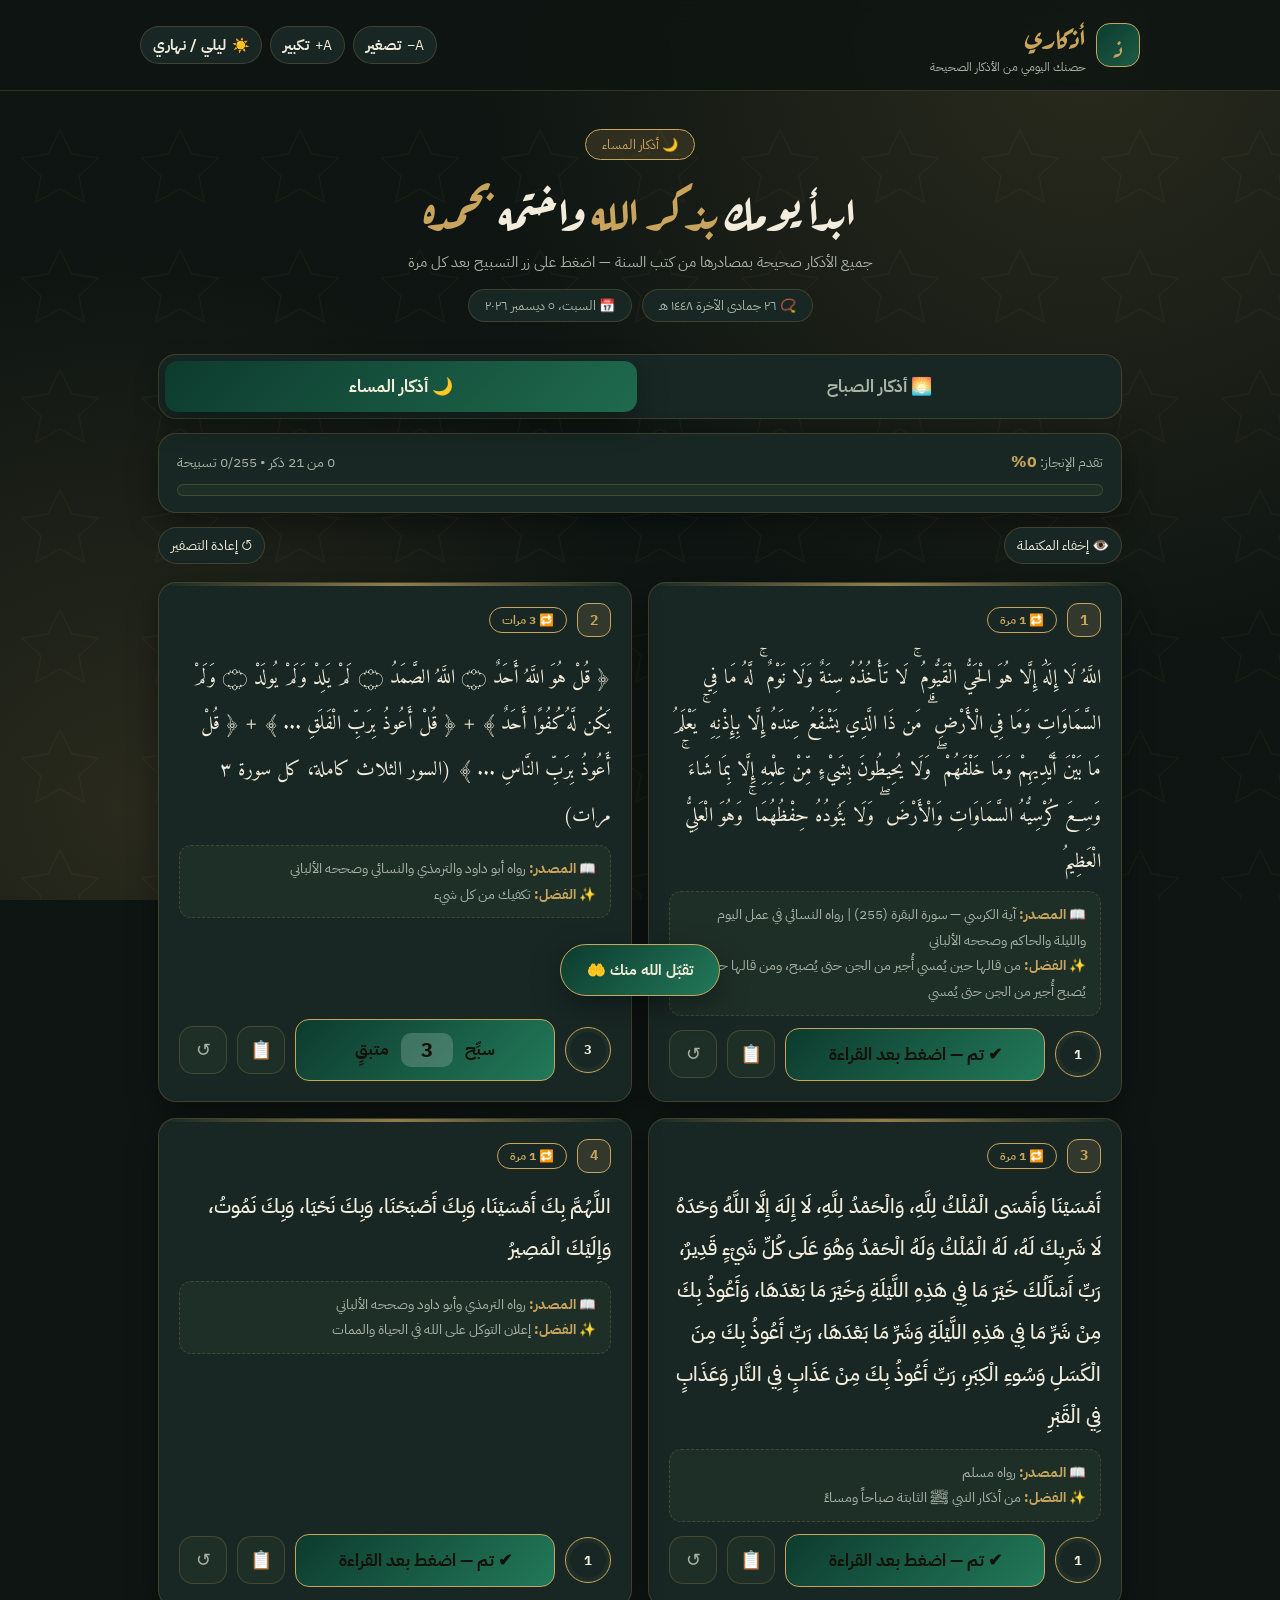
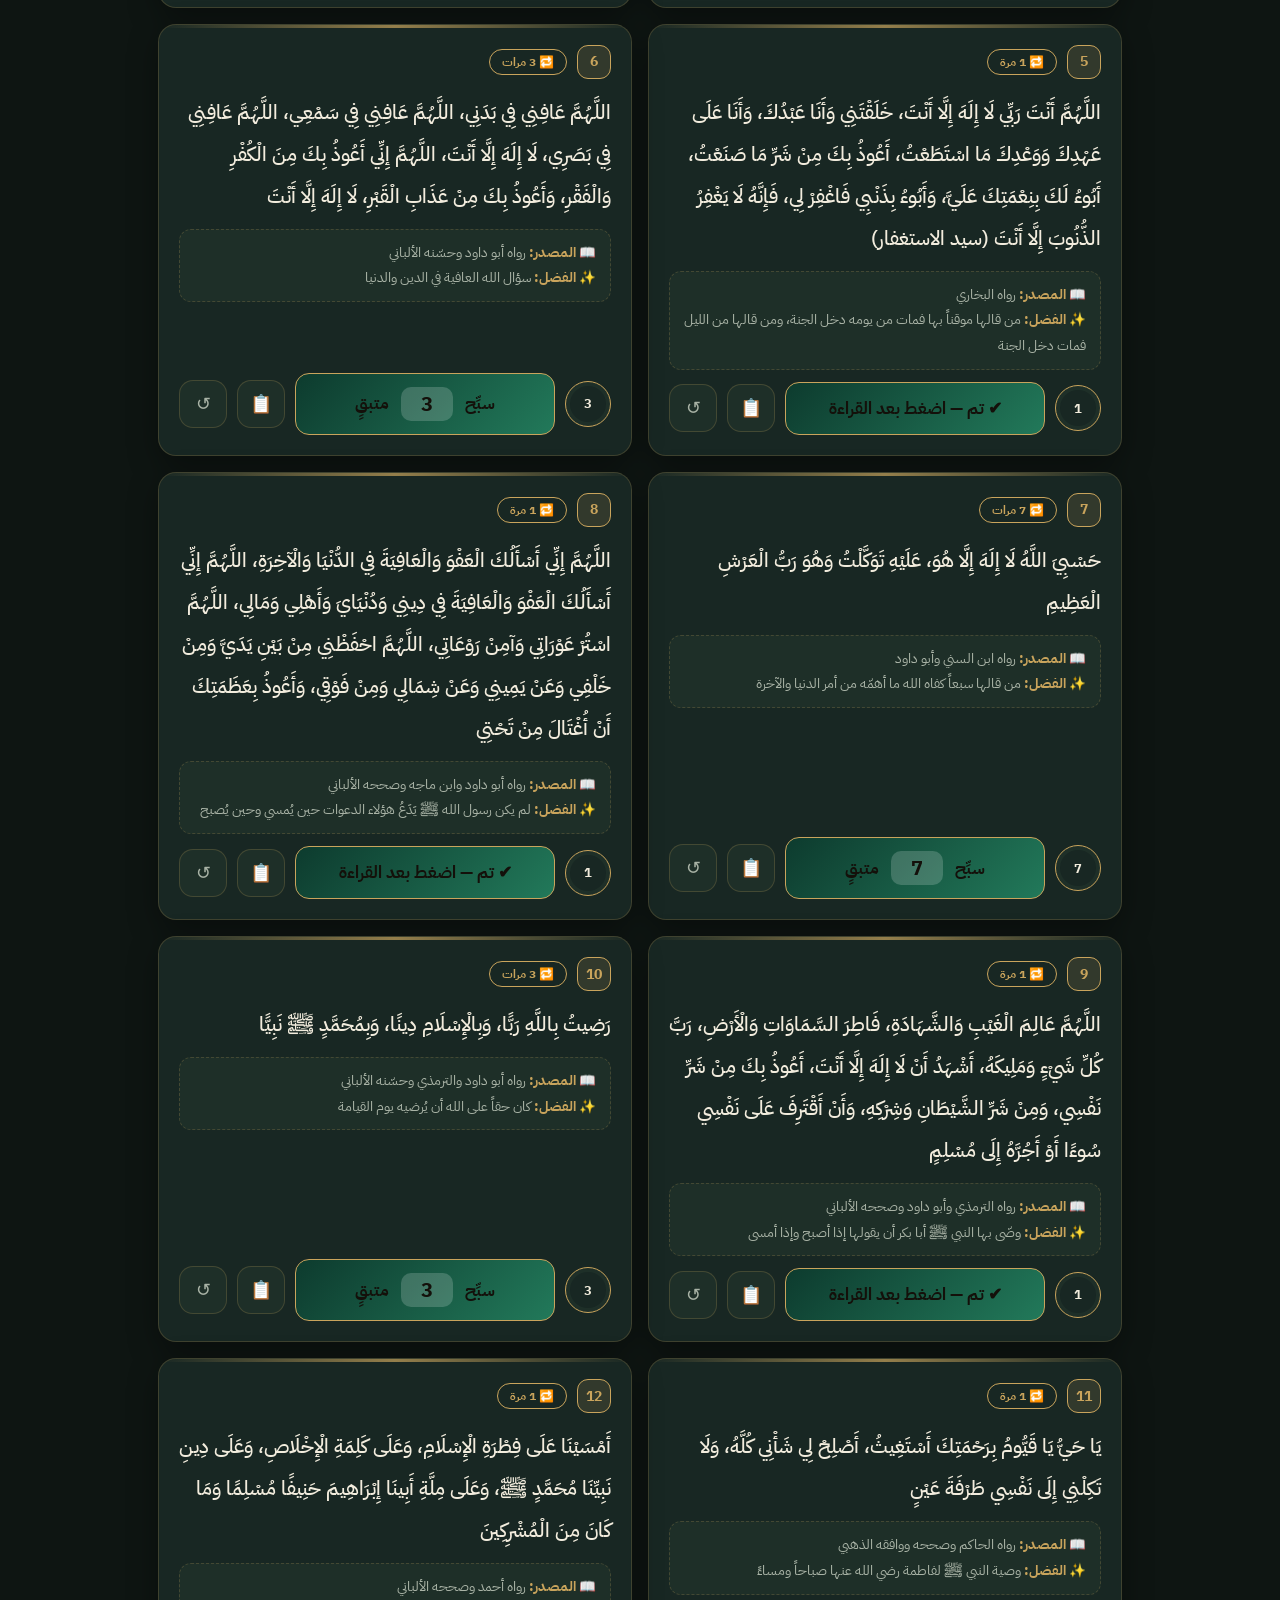
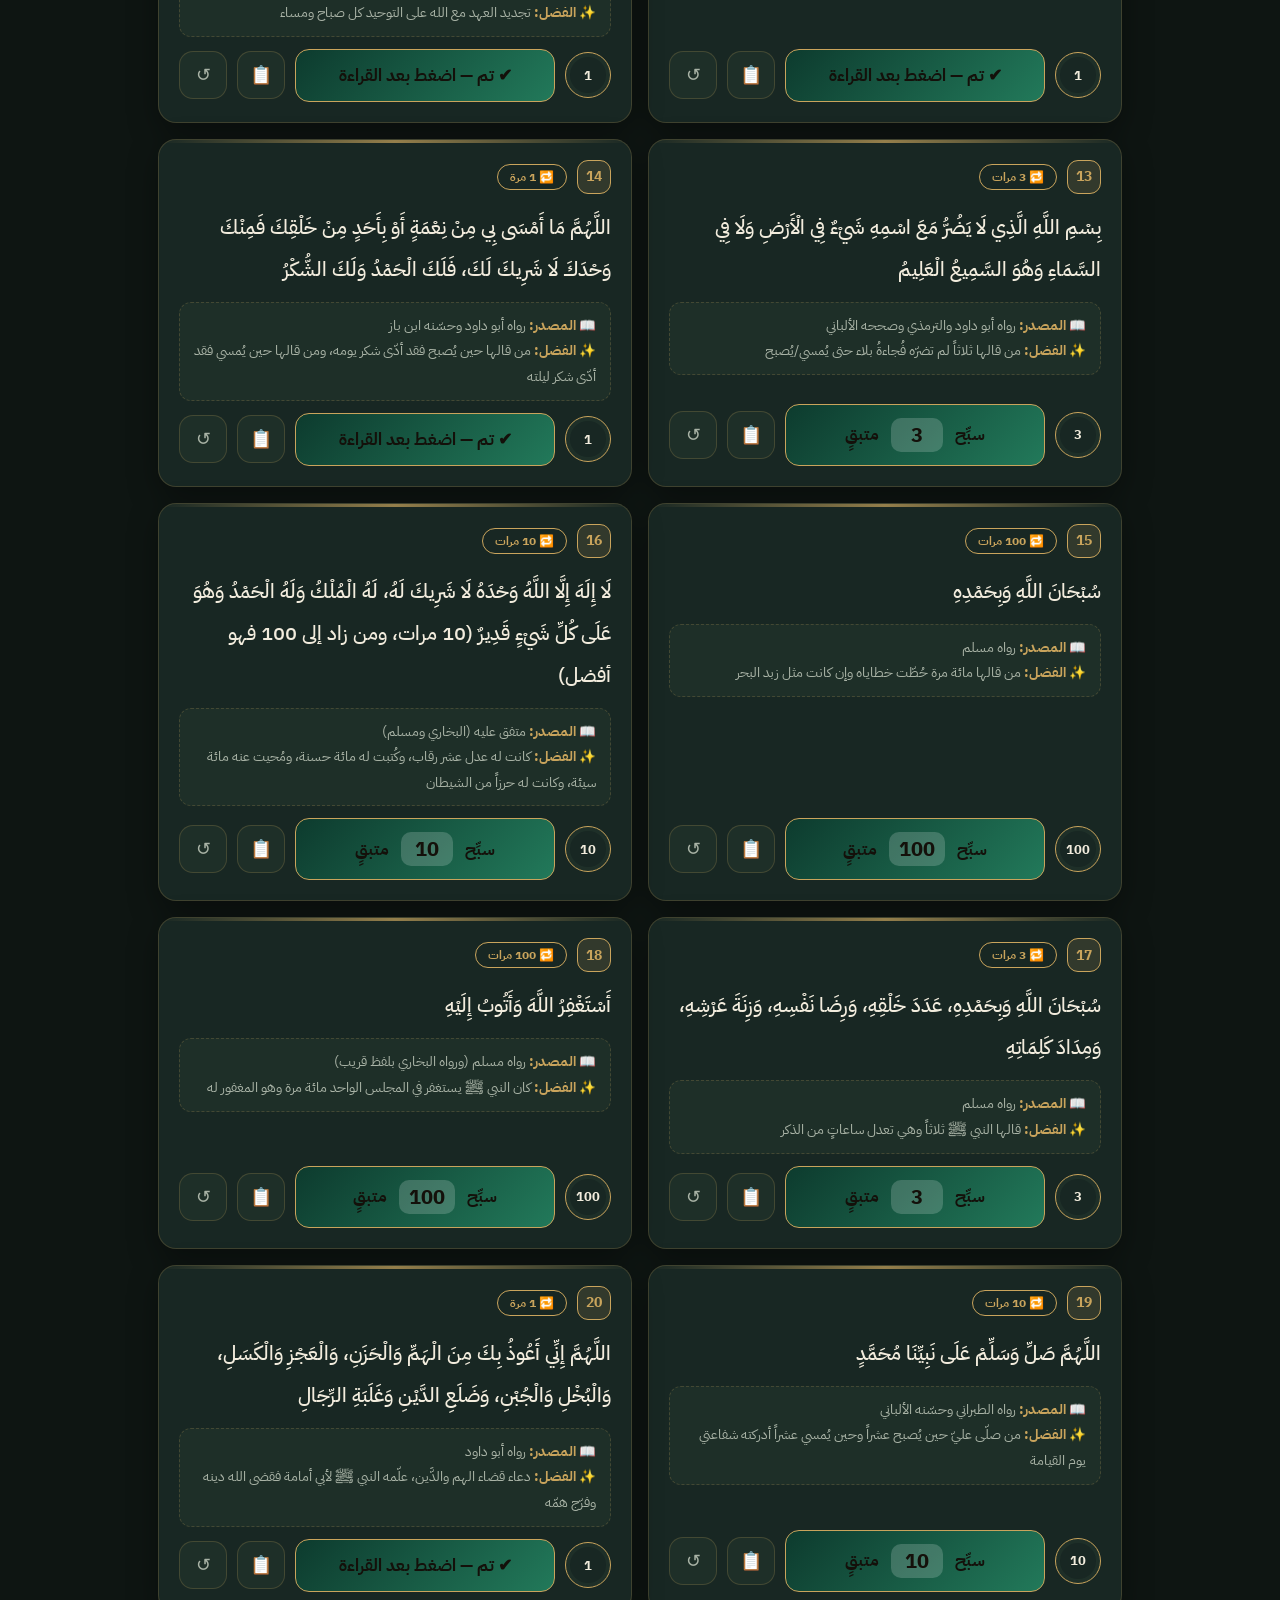
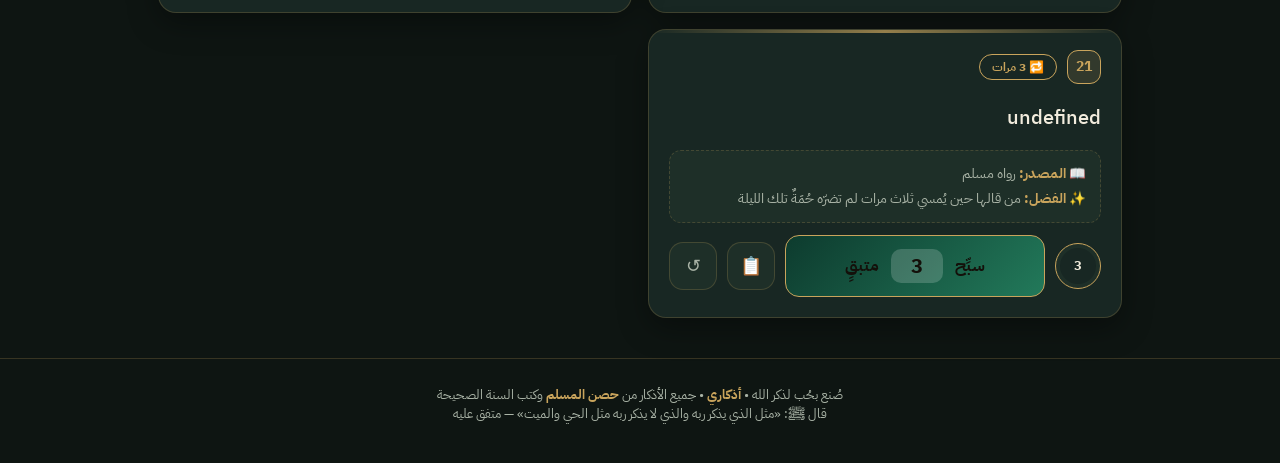
==== commit 4cf2a0da: "حل تعارض الدمج للملفات الجذرية" ====
--- a/index.html
+++ b/index.html
@@ -1,47 +1,485 @@
 <!DOCTYPE html>
-<html lang="ar" dir="rtl">
+<html lang="ar" dir="rtl" data-theme="dark">
 <head>
 <meta charset="UTF-8">
 <meta name="viewport" content="width=device-width, initial-scale=1.0">
-<title>أذكاري</title>
+<title>أذكاري | أذكار الصباح والمساء</title>
+<meta name="description" content="موقع أذكاري - أذكار الصباح والمساء الصحيحة بمصادرها مع مسبحة إلكترونية لكل ذكر">
+<link rel="preconnect" href="https://fonts.googleapis.com">
+<link rel="preconnect" href="https://fonts.gstatic.com" crossorigin>
+<!-- خط ثمانية: IBM Plex Sans Arabic (الخط المعتمد في هوية ثمانية) + خط أميري للنصوص القرآنية -->
+<link href="https://fonts.googleapis.com/css2?family=IBM+Plex+Sans+Arabic:wght@300;400;500;600;700&family=Amiri+Quran&family=Aref+Ruqaa:wght@400;700&display=swap" rel="stylesheet">
 <style>
-body{font-family:Tahoma,Arial,sans-serif;background:#f5f6fa;margin:0;padding:20px;text-align:center}
-h1{color:#2c5f2d}
-.card{background:#fff;border-radius:12px;padding:15px;margin:10px auto;max-width:500px;box-shadow:0 2px 8px rgba(0,0,0,.1)}
-button{background:#2c5f2d;color:#fff;border:0;border-radius:8px;padding:10px 20px;font-size:16px;cursor:pointer}
-.count{font-size:28px;font-weight:bold;margin:10px 0}
-.reset{background:#888;margin-top:20px}
+  :root{
+    --text-size: 20px;
+    --radius: 18px;
+    --gold: #c9a45c;
+    --gold-soft: rgba(201,164,92,.15);
+    --transition: .25s ease;
+  }
+  html[data-theme="dark"]{
+    --bg: #0e1512;
+    --bg2: #14201a;
+    --card: #182723;
+    --card2: #1e2f28;
+    --ink: #f2ecdd;
+    --muted: #a9b3a6;
+    --line: rgba(201,164,92,.22);
+    --shadow: 0 10px 30px rgba(0,0,0,.35);
+    --header-bg: rgba(14,21,18,.88);
+    --pattern-opacity: .05;
+    --btn-ink: #14100a;
+  }
+  html[data-theme="light"]{
+    --bg: #f7f3e8;
+    --bg2: #fffdf6;
+    --card: #ffffff;
+    --card2: #faf5e9;
+    --ink: #2b2620;
+    --muted: #7a7264;
+    --line: rgba(160,120,50,.28);
+    --shadow: 0 10px 25px rgba(120,90,30,.12);
+    --header-bg: rgba(247,243,232,.92);
+    --pattern-opacity: .06;
+    --btn-ink: #fffdf6;
+  }
+  *{box-sizing:border-box;margin:0;padding:0}
+  body{
+    font-family:'IBM Plex Sans Arabic',Tahoma,sans-serif;
+    background:var(--bg);
+    color:var(--ink);
+    min-height:100vh;
+    transition:background var(--transition),color var(--transition);
+    background-image:
+      radial-gradient(circle at 85% 5%, var(--gold-soft), transparent 45%),
+      radial-gradient(circle at 10% 90%, var(--gold-soft), transparent 40%);
+    background-attachment:fixed;
+  }
+  body::before{
+    content:"";
+    position:fixed;inset:0;pointer-events:none;z-index:0;
+    opacity:var(--pattern-opacity);
+    background-image:url("data:image/svg+xml,%3Csvg xmlns='http://www.w3.org/2000/svg' width='120' height='120' viewBox='0 0 120 120'%3E%3Cpath d='M60 10l12 24 26 4-19 18 5 26-24-13-24 13 5-26-19-18 26-4z' fill='none' stroke='%23c9a45c' stroke-width='1.5'/%3E%3C/svg%3E");
+    background-size:120px 120px;
+  }
+  header{
+    position:sticky;top:0;z-index:50;
+    background:var(--header-bg);
+    backdrop-filter:blur(12px);
+    border-bottom:1px solid var(--line);
+  }
+  .wrap{max-width:1000px;margin:0 auto;padding:0 18px;position:relative;z-index:1}
+  .topbar{display:flex;align-items:center;justify-content:space-between;gap:10px;padding:14px 0;flex-wrap:wrap}
+  .logo{display:flex;align-items:center;gap:10px}
+  .logo .mark{
+    width:44px;height:44px;border-radius:14px;display:grid;place-items:center;
+    background:linear-gradient(135deg,#0d3b2e,#1c5c46);
+    border:1px solid var(--gold);color:var(--gold);
+    font-family:'Aref Ruqaa',serif;font-size:26px;line-height:1;
+  }
+  html[data-theme="light"] .logo .mark{color:#f7f3e8}
+  .logo h1{font-family:'Aref Ruqaa',serif;font-size:28px;color:var(--gold)}
+  .logo small{display:block;font-family:'IBM Plex Sans Arabic';font-size:12px;color:var(--muted);font-weight:400}
+  .controls{display:flex;align-items:center;gap:8px;flex-wrap:wrap}
+  .ctl{
+    display:flex;align-items:center;gap:6px;
+    background:var(--card);border:1px solid var(--line);color:var(--ink);
+    border-radius:999px;padding:7px 12px;font-size:14px;cursor:pointer;
+    font-family:inherit;transition:var(--transition);
+  }
+  .ctl:hover{border-color:var(--gold);transform:translateY(-1px)}
+  .ctl b{font-size:15px}
+  .hero{text-align:center;padding:38px 18px 10px}
+  .hero .pill{
+    display:inline-block;border:1px solid var(--gold);color:var(--gold);
+    border-radius:999px;padding:5px 16px;font-size:13px;margin-bottom:14px;background:var(--gold-soft);
+  }
+  .hero h2{font-family:'Aref Ruqaa',serif;font-size:clamp(30px,5vw,46px);line-height:1.5}
+  .hero h2 span{color:var(--gold)}
+  .hero p{color:var(--muted);margin-top:8px;font-size:15px}
+  .dates{display:flex;gap:10px;justify-content:center;margin-top:16px;flex-wrap:wrap}
+  .dates span{background:var(--card);border:1px solid var(--line);border-radius:999px;padding:6px 16px;font-size:13px;color:var(--muted)}
+  .tabs{
+    display:flex;background:var(--card);border:1px solid var(--line);
+    border-radius:18px;padding:6px;margin:22px 0 6px;gap:6px;
+  }
+  .tab{
+    flex:1;border:none;background:transparent;color:var(--muted);
+    font-family:inherit;font-size:17px;font-weight:700;
+    padding:13px;border-radius:13px;cursor:pointer;transition:var(--transition);
+    display:flex;align-items:center;justify-content:center;gap:8px;
+  }
+  .tab.active{background:linear-gradient(135deg,#0d3b2e,#1f6a4e);color:#f5eeda;box-shadow:var(--shadow)}
+  html[data-theme="light"] .tab.active{color:#fff}
+  .progress-box{background:var(--card);border:1px solid var(--line);border-radius:var(--radius);padding:16px 18px;margin:14px 0;box-shadow:var(--shadow)}
+  .progress-row{display:flex;justify-content:space-between;align-items:center;font-size:14px;color:var(--muted);margin-bottom:10px;gap:8px;flex-wrap:wrap}
+  .progress-row strong{color:var(--gold);font-size:16px}
+  .bar{height:12px;background:var(--card2);border:1px solid var(--line);border-radius:999px;overflow:hidden}
+  .bar i{display:block;height:100%;width:0;border-radius:999px;background:linear-gradient(90deg,#8a6d2f,var(--gold),#e8cf8f);transition:width .5s ease}
+  .tools{display:flex;gap:8px;margin:12px 0 4px;flex-wrap:wrap}
+  .tools .ghost{margin-inline-start:auto}
+  .grid{display:grid;gap:16px;padding:14px 0 40px}
+  @media(min-width:700px){.grid{grid-template-columns:1fr 1fr}}
+  .card{
+    background:var(--card);border:1px solid var(--line);border-radius:var(--radius);
+    padding:20px;box-shadow:var(--shadow);position:relative;overflow:hidden;
+    transition:var(--transition);display:flex;flex-direction:column;gap:12px;
+  }
+  .card::before{content:"";position:absolute;top:0;right:0;left:0;height:3px;background:linear-gradient(90deg,transparent,var(--gold),transparent);opacity:.7}
+  .card.done{border-color:var(--gold);background:linear-gradient(180deg,var(--card),var(--gold-soft))}
+  .card.done .dhikr{opacity:.75}
+  .card-top{display:flex;align-items:center;gap:10px}
+  .num{
+    min-width:34px;height:34px;border-radius:11px;display:grid;place-items:center;
+    background:var(--gold-soft);border:1px solid var(--gold);color:var(--gold);
+    font-weight:700;font-size:14px;
+  }
+  .badge{font-size:12px;color:var(--muted);border:1px solid var(--line);border-radius:999px;padding:3px 12px}
+  .badge.rep{color:var(--gold);border-color:var(--gold);font-weight:700}
+  .done-tag{margin-inline-start:auto;font-size:12px;color:#2e7d4f;font-weight:700;display:none}
+  html[data-theme="dark"] .done-tag{color:#7fd6a4}
+  .card.done .done-tag{display:inline}
+  .dhikr{font-size:var(--text-size);line-height:2.1;font-weight:500}
+  .dhikr.quran{font-family:'Amiri Quran',serif;line-height:2.3}
+  .meta{background:var(--card2);border:1px dashed var(--line);border-radius:12px;padding:10px 14px;font-size:13.5px;color:var(--muted);line-height:1.9}
+  .meta strong{color:var(--gold)}
+  .actions{display:flex;align-items:center;gap:10px;margin-top:auto;flex-wrap:wrap}
+  .counter{
+    flex:1;display:flex;align-items:center;justify-content:center;gap:12px;
+    border:none;cursor:pointer;font-family:inherit;color:var(--btn-ink);
+    background:linear-gradient(135deg,#0d3b2e,#22795a);
+    border-radius:14px;padding:13px;font-size:17px;font-weight:700;
+    transition:var(--transition);border:1px solid var(--gold);
+  }
+  html[data-theme="light"] .counter{color:#fff}
+  .counter:hover{transform:translateY(-2px);box-shadow:var(--shadow)}
+  .counter:active{transform:scale(.97)}
+  .counter:disabled{opacity:.55;cursor:default;transform:none}
+  .counter .left{
+    background:rgba(255,255,255,.18);border-radius:10px;min-width:52px;padding:2px 10px;font-size:20px;
+  }
+  .icon-btn{
+    width:48px;height:48px;border-radius:14px;border:1px solid var(--line);
+    background:var(--card2);color:var(--muted);cursor:pointer;font-size:18px;transition:var(--transition);
+  }
+  .icon-btn:hover{color:var(--gold);border-color:var(--gold)}
+  .ring{width:46px;height:46px;border-radius:50%;display:grid;place-items:center;font-size:13px;font-weight:700;flex-shrink:0;
+    background:conic-gradient(var(--gold) calc(var(--p,0)*1%), var(--card2) 0);border:1px solid var(--gold)}
+  .ring span{background:var(--card);border-radius:50%;width:36px;height:36px;display:grid;place-items:center}
+  footer{text-align:center;color:var(--muted);font-size:13px;padding:26px 16px 40px;border-top:1px solid var(--line)}
+  footer b{color:var(--gold)}
+  .toast{
+    position:fixed;bottom:24px;right:50%;transform:translateX(50%) translateY(120px);
+    background:linear-gradient(135deg,#0d3b2e,#22795a);color:#f5eeda;
+    padding:14px 26px;border-radius:999px;border:1px solid var(--gold);
+    font-weight:700;z-index:99;transition:transform .4s ease;box-shadow:var(--shadow);font-size:15px;
+  }
+  .toast.show{transform:translateX(50%) translateY(0)}
+  .empty{text-align:center;color:var(--muted);padding:50px 20px;font-size:16px}
 </style>
 </head>
 <body>
-<h1>📿 أذكاري</h1>
-<p>أذكار المسلم اليومية</p>
-<div id="list"></div>
-<button class="reset" onclick="resetAll()">إعادة التصفير</button>
+<header>
+  <div class="wrap topbar">
+    <div class="logo">
+      <div class="mark">ذ</div>
+      <h1>أذكاري<small>حصنك اليومي من الأذكار الصحيحة</small></h1>
+    </div>
+    <div class="controls">
+      <button class="ctl" id="fontMinus" title="تصغير الخط">A− <b>تصغير</b></button>
+      <button class="ctl" id="fontPlus" title="تكبير الخط">A+ <b>تكبير</b></button>
+      <button class="ctl" id="themeBtn" title="تبديل الثيم">🌙 <b>ليلي / نهاري</b></button>
+    </div>
+  </div>
+</header>
+
+<div class="wrap">
+  <section class="hero">
+    <div class="pill" id="greeting">🌅 أذكار الصباح</div>
+    <h2>ابدأ يومك <span>بذكر الله</span> واختمه <span>بحمده</span></h2>
+    <p>جميع الأذكار صحيحة بمصادرها من كتب السنة — اضغط على زر التسبيح بعد كل مرة</p>
+    <div class="dates"><span id="hijri">—</span><span id="greg">—</span></div>
+  </section>
+
+  <nav class="tabs">
+    <button class="tab active" data-tab="morning">🌅 أذكار الصباح</button>
+    <button class="tab" data-tab="evening">🌙 أذكار المساء</button>
+  </nav>
+
+  <div class="progress-box">
+    <div class="progress-row">
+      <span>تقدم الإنجاز: <strong id="pct">0%</strong></span>
+      <span id="count">0 من 0 ذكر</span>
+    </div>
+    <div class="bar"><i id="barFill"></i></div>
+  </div>
+
+  <div class="tools">
+    <button class="ctl" id="hideDone">👁️ إخفاء المكتملة</button>
+    <button class="ctl ghost" id="resetBtn">↺ إعادة التصفير</button>
+  </div>
+
+  <main class="grid" id="grid"></main>
+</div>
+
+<footer>
+  صُنع بحُب لذكر الله • <b>أذكاري</b> • جميع الأذكار من <b>حصن المسلم</b> وكتب السنة الصحيحة<br>
+  قال ﷺ: «مثل الذي يذكر ربه والذي لا يذكر ربه مثل الحي والميت» — متفق عليه
+</footer>
+
+<div class="toast" id="toast">تقبّل الله منك 🤲</div>
+
 <script>
-const adhkar=[
-{id:"s1",text:"سبحان الله وبحمده",total:100},
-{id:"s2",text:"أستغفر الله العظيم",total:100},
-{id:"s3",text:"لا إله إلا الله",total:100},
-{id:"s4",text:"الحمد لله",total:33},
-{id:"s5",text:"الله أكبر",total:33},
-{id:"s6",text:"آية الكرسي",total:1},
-{id:"s7",text:"سورة الإخلاص",total:3}
+const ADHKAR = [
+ {id:"kursi", quran:true, repeat:1, both:true,
+  text:"اللَّهُ لَا إِلَٰهَ إِلَّا هُوَ الْحَيُّ الْقَيُّومُ ۚ لَا تَأْخُذُهُ سِنَةٌ وَلَا نَوْمٌ ۚ لَّهُ مَا فِي السَّمَاوَاتِ وَمَا فِي الْأَرْضِ ۗ مَن ذَا الَّذِي يَشْفَعُ عِندَهُ إِلَّا بِإِذْنِهِ ۚ يَعْلَمُ مَا بَيْنَ أَيْدِيهِمْ وَمَا خَلْفَهُمْ ۖ وَلَا يُحِيطُونَ بِشَيْءٍ مِّنْ عِلْمِهِ إِلَّا بِمَا شَاءَ ۚ وَسِعَ كُرْسِيُّهُ السَّمَاوَاتِ وَالْأَرْضَ ۖ وَلَا يَئُودُهُ حِفْظُهُمَا ۚ وَهُوَ الْعَلِيُّ الْعَظِيمُ",
+  source:"آية الكرسي — سورة البقرة (255) | رواه النسائي في عمل اليوم والليلة والحاكم وصححه الألباني",
+  virtue:"من قالها حين يُمسي أُجير من الجن حتى يُصبح، ومن قالها حين يُصبح أُجير من الجن حتى يُمسي"},
+ {id:"ikhlas", quran:true, repeat:3, both:true,
+  text:"﴿ قُلْ هُوَ اللَّهُ أَحَدٌ ۝ اللَّهُ الصَّمَدُ ۝ لَمْ يَلِدْ وَلَمْ يُولَدْ ۝ وَلَمْ يَكُن لَّهُ كُفُوًا أَحَدٌ ﴾ + ﴿ قُلْ أَعُوذُ بِرَبِّ الْفَلَقِ ... ﴾ + ﴿ قُلْ أَعُوذُ بِرَبِّ النَّاسِ ... ﴾ (السور الثلاث كاملة، كل سورة ٣ مرات)",
+  source:"رواه أبو داود والترمذي والنسائي وصححه الألباني",
+  virtue:"تكفيك من كل شيء"},
+ {id:"malik", repeat:1,
+  m:"أَصْبَحْنَا وَأَصْبَحَ الْمُلْكُ لِلَّهِ، وَالْحَمْدُ لِلَّهِ، لَا إِلَهَ إِلَّا اللَّهُ وَحْدَهُ لَا شَرِيكَ لَهُ، لَهُ الْمُلْكُ وَلَهُ الْحَمْدُ وَهُوَ عَلَى كُلِّ شَيْءٍ قَدِيرٌ، رَبِّ أَسْأَلُكَ خَيْرَ مَا فِي هَذَا الْيَوْمِ وَخَيْرَ مَا بَعْدَهُ، وَأَعُوذُ بِكَ مِنْ شَرِّ مَا فِي هَذَا الْيَوْمِ وَشَرِّ مَا بَعْدَهُ، رَبِّ أَعُوذُ بِكَ مِنَ الْكَسَلِ وَسُوءِ الْكِبَرِ، رَبِّ أَعُوذُ بِكَ مِنْ عَذَابٍ فِي النَّارِ وَعَذَابٍ فِي الْقَبْرِ",
+  e:"أَمْسَيْنَا وَأَمْسَى الْمُلْكُ لِلَّهِ، وَالْحَمْدُ لِلَّهِ، لَا إِلَهَ إِلَّا اللَّهُ وَحْدَهُ لَا شَرِيكَ لَهُ، لَهُ الْمُلْكُ وَلَهُ الْحَمْدُ وَهُوَ عَلَى كُلِّ شَيْءٍ قَدِيرٌ، رَبِّ أَسْأَلُكَ خَيْرَ مَا فِي هَذِهِ اللَّيْلَةِ وَخَيْرَ مَا بَعْدَهَا، وَأَعُوذُ بِكَ مِنْ شَرِّ مَا فِي هَذِهِ اللَّيْلَةِ وَشَرِّ مَا بَعْدَهَا، رَبِّ أَعُوذُ بِكَ مِنَ الْكَسَلِ وَسُوءِ الْكِبَرِ، رَبِّ أَعُوذُ بِكَ مِنْ عَذَابٍ فِي النَّارِ وَعَذَابٍ فِي الْقَبْرِ",
+  source:"رواه مسلم", virtue:"من أذكار النبي ﷺ الثابتة صباحاً ومساءً"},
+ {id:"bika", repeat:1,
+  m:"اللَّهُمَّ بِكَ أَصْبَحْنَا، وَبِكَ أَمْسَيْنَا، وَبِكَ نَحْيَا، وَبِكَ نَمُوتُ، وَإِلَيْكَ النُّشُورُ",
+  e:"اللَّهُمَّ بِكَ أَمْسَيْنَا، وَبِكَ أَصْبَحْنَا، وَبِكَ نَحْيَا، وَبِكَ نَمُوتُ، وَإِلَيْكَ الْمَصِيرُ",
+  source:"رواه الترمذي وأبو داود وصححه الألباني", virtue:"إعلان التوكل على الله في الحياة والممات"},
+ {id:"sayyid", repeat:1, both:true,
+  text:"اللَّهُمَّ أَنْتَ رَبِّي لَا إِلَهَ إِلَّا أَنْتَ، خَلَقْتَنِي وَأَنَا عَبْدُكَ، وَأَنَا عَلَى عَهْدِكَ وَوَعْدِكَ مَا اسْتَطَعْتُ، أَعُوذُ بِكَ مِنْ شَرِّ مَا صَنَعْتُ، أَبُوءُ لَكَ بِنِعْمَتِكَ عَلَيَّ، وَأَبُوءُ بِذَنْبِي فَاغْفِرْ لِي، فَإِنَّهُ لَا يَغْفِرُ الذُّنُوبَ إِلَّا أَنْتَ (سيد الاستغفار)",
+  source:"رواه البخاري", virtue:"من قالها موقناً بها فمات من يومه دخل الجنة، ومن قالها من الليل فمات دخل الجنة"},
+ {id:"aafini", repeat:3, both:true,
+  text:"اللَّهُمَّ عَافِنِي فِي بَدَنِي، اللَّهُمَّ عَافِنِي فِي سَمْعِي، اللَّهُمَّ عَافِنِي فِي بَصَرِي، لَا إِلَهَ إِلَّا أَنْتَ، اللَّهُمَّ إِنِّي أَعُوذُ بِكَ مِنَ الْكُفْرِ وَالْفَقْرِ، وَأَعُوذُ بِكَ مِنْ عَذَابِ الْقَبْرِ، لَا إِلَهَ إِلَّا أَنْتَ",
+  source:"رواه أبو داود وحسّنه الألباني", virtue:"سؤال الله العافية في الدين والدنيا"},
+ {id:"hasbi", repeat:7, both:true,
+  text:"حَسْبِيَ اللَّهُ لَا إِلَهَ إِلَّا هُوَ، عَلَيْهِ تَوَكَّلْتُ وَهُوَ رَبُّ الْعَرْشِ الْعَظِيمِ",
+  source:"رواه ابن السني وأبو داود", virtue:"من قالها سبعاً كفاه الله ما أهمّه من أمر الدنيا والآخرة"},
+ {id:"aafiyah", repeat:1, both:true,
+  text:"اللَّهُمَّ إِنِّي أَسْأَلُكَ الْعَفْوَ وَالْعَافِيَةَ فِي الدُّنْيَا وَالْآخِرَةِ، اللَّهُمَّ إِنِّي أَسْأَلُكَ الْعَفْوَ وَالْعَافِيَةَ فِي دِينِي وَدُنْيَايَ وَأَهْلِي وَمَالِي، اللَّهُمَّ اسْتُرْ عَوْرَاتِي وَآمِنْ رَوْعَاتِي، اللَّهُمَّ احْفَظْنِي مِنْ بَيْنِ يَدَيَّ وَمِنْ خَلْفِي وَعَنْ يَمِينِي وَعَنْ شِمَالِي وَمِنْ فَوْقِي، وَأَعُوذُ بِعَظَمَتِكَ أَنْ أُغْتَالَ مِنْ تَحْتِي",
+  source:"رواه أبو داود وابن ماجه وصححه الألباني", virtue:"لم يكن رسول الله ﷺ يَدَعُ هؤلاء الدعوات حين يُمسي وحين يُصبح"},
+ {id:"aalim", repeat:1, both:true,
+  text:"اللَّهُمَّ عَالِمَ الْغَيْبِ وَالشَّهَادَةِ، فَاطِرَ السَّمَاوَاتِ وَالْأَرْضِ، رَبَّ كُلِّ شَيْءٍ وَمَلِيكَهُ، أَشْهَدُ أَنْ لَا إِلَهَ إِلَّا أَنْتَ، أَعُوذُ بِكَ مِنْ شَرِّ نَفْسِي، وَمِنْ شَرِّ الشَّيْطَانِ وَشِرْكِهِ، وَأَنْ أَقْتَرِفَ عَلَى نَفْسِي سُوءًا أَوْ أَجُرَّهُ إِلَى مُسْلِمٍ",
+  source:"رواه الترمذي وأبو داود وصححه الألباني", virtue:"وصّى بها النبي ﷺ أبا بكر أن يقولها إذا أصبح وإذا أمسى"},
+ {id:"raditu", repeat:3, both:true,
+  text:"رَضِيتُ بِاللَّهِ رَبًّا، وَبِالْإِسْلَامِ دِينًا، وَبِمُحَمَّدٍ ﷺ نَبِيًّا",
+  source:"رواه أبو داود والترمذي وحسّنه الألباني", virtue:"كان حقاً على الله أن يُرضيه يوم القيامة"},
+ {id:"hayyu", repeat:1, both:true,
+  text:"يَا حَيُّ يَا قَيُّومُ بِرَحْمَتِكَ أَسْتَغِيثُ، أَصْلِحْ لِي شَأْنِي كُلَّهُ، وَلَا تَكِلْنِي إِلَى نَفْسِي طَرْفَةَ عَيْنٍ",
+  source:"رواه الحاكم وصححه ووافقه الذهبي", virtue:"وصية النبي ﷺ لفاطمة رضي الله عنها صباحاً ومساءً"},
+ {id:"fitrah", repeat:1,
+  m:"أَصْبَحْنَا عَلَى فِطْرَةِ الْإِسْلَامِ، وَعَلَى كَلِمَةِ الْإِخْلَاصِ، وَعَلَى دِينِ نَبِيِّنَا مُحَمَّدٍ ﷺ، وَعَلَى مِلَّةِ أَبِينَا إِبْرَاهِيمَ حَنِيفًا مُسْلِمًا وَمَا كَانَ مِنَ الْمُشْرِكِينَ",
+  e:"أَمْسَيْنَا عَلَى فِطْرَةِ الْإِسْلَامِ، وَعَلَى كَلِمَةِ الْإِخْلَاصِ، وَعَلَى دِينِ نَبِيِّنَا مُحَمَّدٍ ﷺ، وَعَلَى مِلَّةِ أَبِينَا إِبْرَاهِيمَ حَنِيفًا مُسْلِمًا وَمَا كَانَ مِنَ الْمُشْرِكِينَ",
+  source:"رواه أحمد وصححه الألباني", virtue:"تجديد العهد مع الله على التوحيد كل صباح ومساء"},
+ {id:"bismillah", repeat:3, both:true,
+  text:"بِسْمِ اللَّهِ الَّذِي لَا يَضُرُّ مَعَ اسْمِهِ شَيْءٌ فِي الْأَرْضِ وَلَا فِي السَّمَاءِ وَهُوَ السَّمِيعُ الْعَلِيمُ",
+  source:"رواه أبو داود والترمذي وصححه الألباني", virtue:"من قالها ثلاثاً لم تضرّه فُجاءةُ بلاء حتى يُمسي/يُصبح"},
+ {id:"niamah", repeat:1,
+  m:"اللَّهُمَّ مَا أَصْبَحَ بِي مِنْ نِعْمَةٍ أَوْ بِأَحَدٍ مِنْ خَلْقِكَ فَمِنْكَ وَحْدَكَ لَا شَرِيكَ لَكَ، فَلَكَ الْحَمْدُ وَلَكَ الشُّكْرُ",
+  e:"اللَّهُمَّ مَا أَمْسَى بِي مِنْ نِعْمَةٍ أَوْ بِأَحَدٍ مِنْ خَلْقِكَ فَمِنْكَ وَحْدَكَ لَا شَرِيكَ لَكَ، فَلَكَ الْحَمْدُ وَلَكَ الشُّكْرُ",
+  source:"رواه أبو داود وحسّنه ابن باز", virtue:"من قالها حين يُصبح فقد أدّى شكر يومه، ومن قالها حين يُمسي فقد أدّى شكر ليلته"},
+ {id:"subhan100", repeat:100, both:true,
+  text:"سُبْحَانَ اللَّهِ وَبِحَمْدِهِ",
+  source:"رواه مسلم", virtue:"من قالها مائة مرة حُطّت خطاياه وإن كانت مثل زبد البحر"},
+ {id:"tahlil", repeat:10, both:true,
+  text:"لَا إِلَهَ إِلَّا اللَّهُ وَحْدَهُ لَا شَرِيكَ لَهُ، لَهُ الْمُلْكُ وَلَهُ الْحَمْدُ وَهُوَ عَلَى كُلِّ شَيْءٍ قَدِيرٌ (10 مرات، ومن زاد إلى 100 فهو أفضل)",
+  source:"متفق عليه (البخاري ومسلم)", virtue:"كانت له عدل عشر رقاب، وكُتبت له مائة حسنة، ومُحيت عنه مائة سيئة، وكانت له حرزاً من الشيطان"},
+ {id:"subhan3", repeat:3, both:true,
+  text:"سُبْحَانَ اللَّهِ وَبِحَمْدِهِ، عَدَدَ خَلْقِهِ، وَرِضَا نَفْسِهِ، وَزِنَةَ عَرْشِهِ، وَمِدَادَ كَلِمَاتِهِ",
+  source:"رواه مسلم", virtue:"قالها النبي ﷺ ثلاثاً وهي تعدل ساعاتٍ من الذكر"},
+ {id:"istighfar", repeat:100, both:true,
+  text:"أَسْتَغْفِرُ اللَّهَ وَأَتُوبُ إِلَيْهِ",
+  source:"رواه مسلم (ورواه البخاري بلفظ قريب)", virtue:"كان النبي ﷺ يستغفر في المجلس الواحد مائة مرة وهو المغفور له"},
+ {id:"salah", repeat:10, both:true,
+  text:"اللَّهُمَّ صَلِّ وَسَلِّمْ عَلَى نَبِيِّنَا مُحَمَّدٍ",
+  source:"رواه الطبراني وحسّنه الألباني", virtue:"من صلّى عليّ حين يُصبح عشراً وحين يُمسي عشراً أدركته شفاعتي يوم القيامة"},
+ {id:"hamm", repeat:1, both:true,
+  text:"اللَّهُمَّ إِنِّي أَعُوذُ بِكَ مِنَ الْهَمِّ وَالْحَزَنِ، وَالْعَجْزِ وَالْكَسَلِ، وَالْبُخْلِ وَالْجُبْنِ، وَضَلَعِ الدَّيْنِ وَغَلَبَةِ الرِّجَالِ",
+  source:"رواه أبو داود", virtue:"دعاء قضاء الهم والدَّين، علّمه النبي ﷺ لأبي أمامة فقضى الله دينه وفرّج همّه"},
+ {id:"kalimat", repeat:3, eveningOnly:true,
+  text:"أَعُوذُ بِكَلِمَاتِ اللَّهِ التَّامَّاتِ مِنْ شَرِّ مَا خَلَقَ",
+  source:"رواه مسلم", virtue:"من قالها حين يُمسي ثلاث مرات لم تضرّه حُمَةٌ تلك الليلة"},
+ {id:"ilm", repeat:1, morningOnly:true,
+  text:"اللَّهُمَّ إِنِّي أَسْأَلُكَ عِلْمًا نَافِعًا، وَرِزْقًا طَيِّبًا، وَعَمَلًا مُتَقَبَّلًا",
+  source:"رواه ابن ماجه وصححه الألباني", virtue:"كان النبي ﷺ يقولها إذا صلّى الصبح حين يُسلّم"}
 ];
-let state=JSON.parse(localStorage.getItem("azkari")||"{}");
+
+const $ = s => document.querySelector(s);
+const grid = $("#grid");
+let tab = (new Date().getHours() >= 4 && new Date().getHours() < 17) ? "morning" : "evening";
+let hideDone = false;
+let fontSize = parseInt(localStorage.getItem("adhkari-font") || "20", 10);
+if(!Number.isFinite(fontSize)) fontSize = 20;
+fontSize = Math.min(30, Math.max(14, fontSize));
+let left = {}; // remaining per dhikr id
+
+function todayKey(){
+  const d = new Date();
+  const mm = String(d.getMonth()+1).padStart(2,"0");
+  const dd = String(d.getDate()).padStart(2,"0");
+  return d.getFullYear()+"-"+mm+"-"+dd;
+}
+function storeKey(){ return "adhkari-"+todayKey()+"-"+tab; }
+function loadLeft(list){
+  try{
+    const saved = JSON.parse(localStorage.getItem(storeKey()) || "{}");
+    left = {};
+    list.forEach(d => { left[d.id] = (typeof saved[d.id] === "number") ? saved[d.id] : d.repeat; });
+  }catch{ left = {}; list.forEach(d => left[d.id] = d.repeat); }
+}
+function save(){ localStorage.setItem(storeKey(), JSON.stringify(left)); }
+
+function visibleList(){
+  return ADHKAR.filter(d => {
+    if(tab === "morning" && d.eveningOnly) return false;
+    if(tab === "evening" && d.morningOnly) return false;
+    return true;
+  });
+}
+function textOf(d){ return d.both ? d.text : (tab === "morning" ? d.m : d.e); }
+
+function applyFont(){ document.documentElement.style.setProperty("--text-size", fontSize + "px"); }
+function applyTheme(t){
+  document.documentElement.dataset.theme = t;
+  localStorage.setItem("adhkari-theme", t);
+  const btn = $("#themeBtn");
+  const icon = t === "dark" ? "☀️ " : "🌙 ";
+  const first = btn.childNodes[0];
+  if(first && first.nodeType === 3){ first.textContent = icon; }
+  else{ btn.insertBefore(document.createTextNode(icon), btn.firstChild); }
+}
+
+function toast(msg){
+  const t = $("#toast"); t.textContent = msg; t.classList.add("show");
+  clearTimeout(t._h); t._h = setTimeout(()=>t.classList.remove("show"), 2200);
+}
+
 function render(){
-const box=document.getElementById("list");box.innerHTML="";
-adhkar.forEach(z=>{
-const cur=state[z.id]||0;
-const div=document.createElement("div");div.className="card";
-div.innerHTML=`<div>${z.text}</div><div class="count">${cur} / ${z.total}</div>`;
-const b=document.createElement("button");b.textContent=cur>=z.total?"✔ تم":"ذكر";
-b.disabled=cur>=z.total;b.onclick=()=>{if(state[z.id]==null)state[z.id]=0;state[z.id]++;save();render();};
-div.appendChild(b);box.appendChild(div);
+  const list = visibleList();
+  loadLeftIfNeeded(list);
+  grid.innerHTML = "";
+  let shown = 0;
+  list.forEach((d, i) => {
+    const rem = left[d.id];
+    const done = rem <= 0;
+    if(hideDone && done) return;
+    shown++;
+    const card = document.createElement("article");
+    card.className = "card" + (done ? " done" : "");
+    const pctRing = Math.round(((d.repeat - rem) / d.repeat) * 100);
+    card.innerHTML = `
+      <div class="card-top">
+        <div class="num">${i+1}</div>
+        <span class="badge rep">🔁 ${d.repeat} ${d.repeat === 1 ? "مرة" : "مرات"}</span>
+        <span class="done-tag">✔ تم بحمد الله</span>
+      </div>
+      <p class="dhikr ${d.quran ? "quran" : ""}">${textOf(d)}</p>
+      <div class="meta"><strong>📖 المصدر:</strong> ${d.source}<br><strong>✨ الفضل:</strong> ${d.virtue}</div>
+      <div class="actions">
+        <div class="ring" style="--p:${pctRing}"><span>${done ? "✔" : rem}</span></div>
+        <button class="counter" ${done ? "disabled" : ""}>
+          ${d.repeat === 1 ? (done ? "تم الذكر بحمد الله" : "✔ تم — اضغط بعد القراءة")
+            : (done ? "اكتمل العدد بحمد الله" : `سبِّح <span class="left">${rem}</span> متبقٍ`)}
+        </button>
+        <button class="icon-btn" title="نسخ الذكر">📋</button>
+        <button class="icon-btn" title="إعادة هذا الذكر">↺</button>
+      </div>`;
+    const [btn, copyBtn, resetOne] = card.querySelectorAll("button");
+    btn.onclick = () => {
+      if(left[d.id] > 0){
+        left[d.id]--;
+        if(navigator.vibrate) navigator.vibrate(15);
+        save(); render();
+        if(left[d.id] === 0){
+          toast("✔ أحسنت! أتممت هذا الذكر");
+          checkAllDone();
+        }
+      }
+    };
+    copyBtn.onclick = async () => {
+      const txt = textOf(d);
+      try{
+        if(navigator.clipboard && window.isSecureContext !== false){
+          await navigator.clipboard.writeText(txt);
+        }else{ throw new Error("no-clipboard"); }
+        toast("📋 تم نسخ الذكر");
+      }catch{
+        try{
+          const ta = document.createElement("textarea");
+          ta.value = txt;
+          ta.style.position = "fixed"; ta.style.opacity = "0";
+          document.body.appendChild(ta); ta.select();
+          document.execCommand("copy"); ta.remove();
+          toast("📋 تم نسخ الذكر");
+        }catch{ toast("تعذّر النسخ"); }
+      }
+    };
+    resetOne.onclick = () => { left[d.id] = d.repeat; save(); render(); };
+    grid.appendChild(card);
+  });
+  if(shown === 0){
+    grid.innerHTML = `<div class="empty">🎉 ما شاء الله! أتممت جميع الأذكار<br>تقبّل الله منك وجعله في ميزان حسناتك</div>`;
+  }
+  updateProgress(list);
+}
+
+let loadedFor = "";
+function loadLeftIfNeeded(list){
+  const k = storeKey();
+  if(loadedFor !== k){ loadLeft(list); loadedFor = k; }
+}
+
+function updateProgress(list){
+  const total = list.reduce((s,d)=>s+d.repeat,0);
+  const doneCount = list.reduce((s,d)=>s+(d.repeat - left[d.id]),0);
+  const finished = list.filter(d=>left[d.id] <= 0).length;
+  const pct = total ? Math.round(doneCount/total*100) : 0;
+  $("#pct").textContent = pct + "%";
+  $("#barFill").style.width = pct + "%";
+  $("#count").textContent = `${finished} من ${list.length} ذكر • ${doneCount}/${total} تسبيحة`;
+}
+
+function checkAllDone(){
+  const list = visibleList();
+  if(list.every(d => left[d.id] <= 0)) setTimeout(()=>toast("🎉 تقبّل الله! أتممت أذكار " + (tab === "morning" ? "الصباح" : "المساء")), 400);
+}
+
+// tabs
+document.querySelectorAll(".tab").forEach(b => b.onclick = () => {
+  document.querySelectorAll(".tab").forEach(x => x.classList.remove("active"));
+  b.classList.add("active");
+  tab = b.dataset.tab;
+  $("#greeting").textContent = tab === "morning" ? "🌅 أذكار الصباح" : "🌙 أذكار المساء";
+  render();
 });
-}
-function save(){localStorage.setItem("azkari",JSON.stringify(state));}
-function resetAll(){state={};save();render();}
+
+// controls
+$("#fontPlus").onclick = () => { if(fontSize < 30){ fontSize += 2; localStorage.setItem("adhkari-font", fontSize); applyFont(); } };
+$("#fontMinus").onclick = () => { if(fontSize > 14){ fontSize -= 2; localStorage.setItem("adhkari-font", fontSize); applyFont(); } };
+$("#themeBtn").onclick = () => applyTheme(document.documentElement.dataset.theme === "dark" ? "light" : "dark");
+$("#resetBtn").onclick = () => {
+  visibleList().forEach(d => left[d.id] = d.repeat);
+  save(); render(); toast("↺ تم تصفير العدادات");
+};
+$("#hideDone").onclick = (e) => {
+  hideDone = !hideDone;
+  e.currentTarget.innerHTML = hideDone ? "👁️ إظهار الكل" : "👁️ إخفاء المكتملة";
+  render();
+};
+
+// dates
+try{
+  $("#hijri").textContent = "📿 " + new Intl.DateTimeFormat("ar-SA-u-ca-islamic",{day:"numeric",month:"long",year:"numeric"}).format(new Date());
+}catch{ $("#hijri").textContent = "📿 التاريخ الهجري"; }
+$("#greg").textContent = "📅 " + new Intl.DateTimeFormat("ar-EG",{weekday:"long",day:"numeric",month:"long",year:"numeric"}).format(new Date());
+
+// init
+applyFont();
+applyTheme(localStorage.getItem("adhkari-theme") || "dark");
+document.querySelector(`.tab[data-tab="${tab}"]`).classList.add("active");
+document.querySelector(`.tab[data-tab="${tab === "morning" ? "evening" : "morning"}"]`).classList.remove("active");
+$("#greeting").textContent = tab === "morning" ? "🌅 أذكار الصباح" : "🌙 أذكار المساء";
 render();
 </script>
 </body>
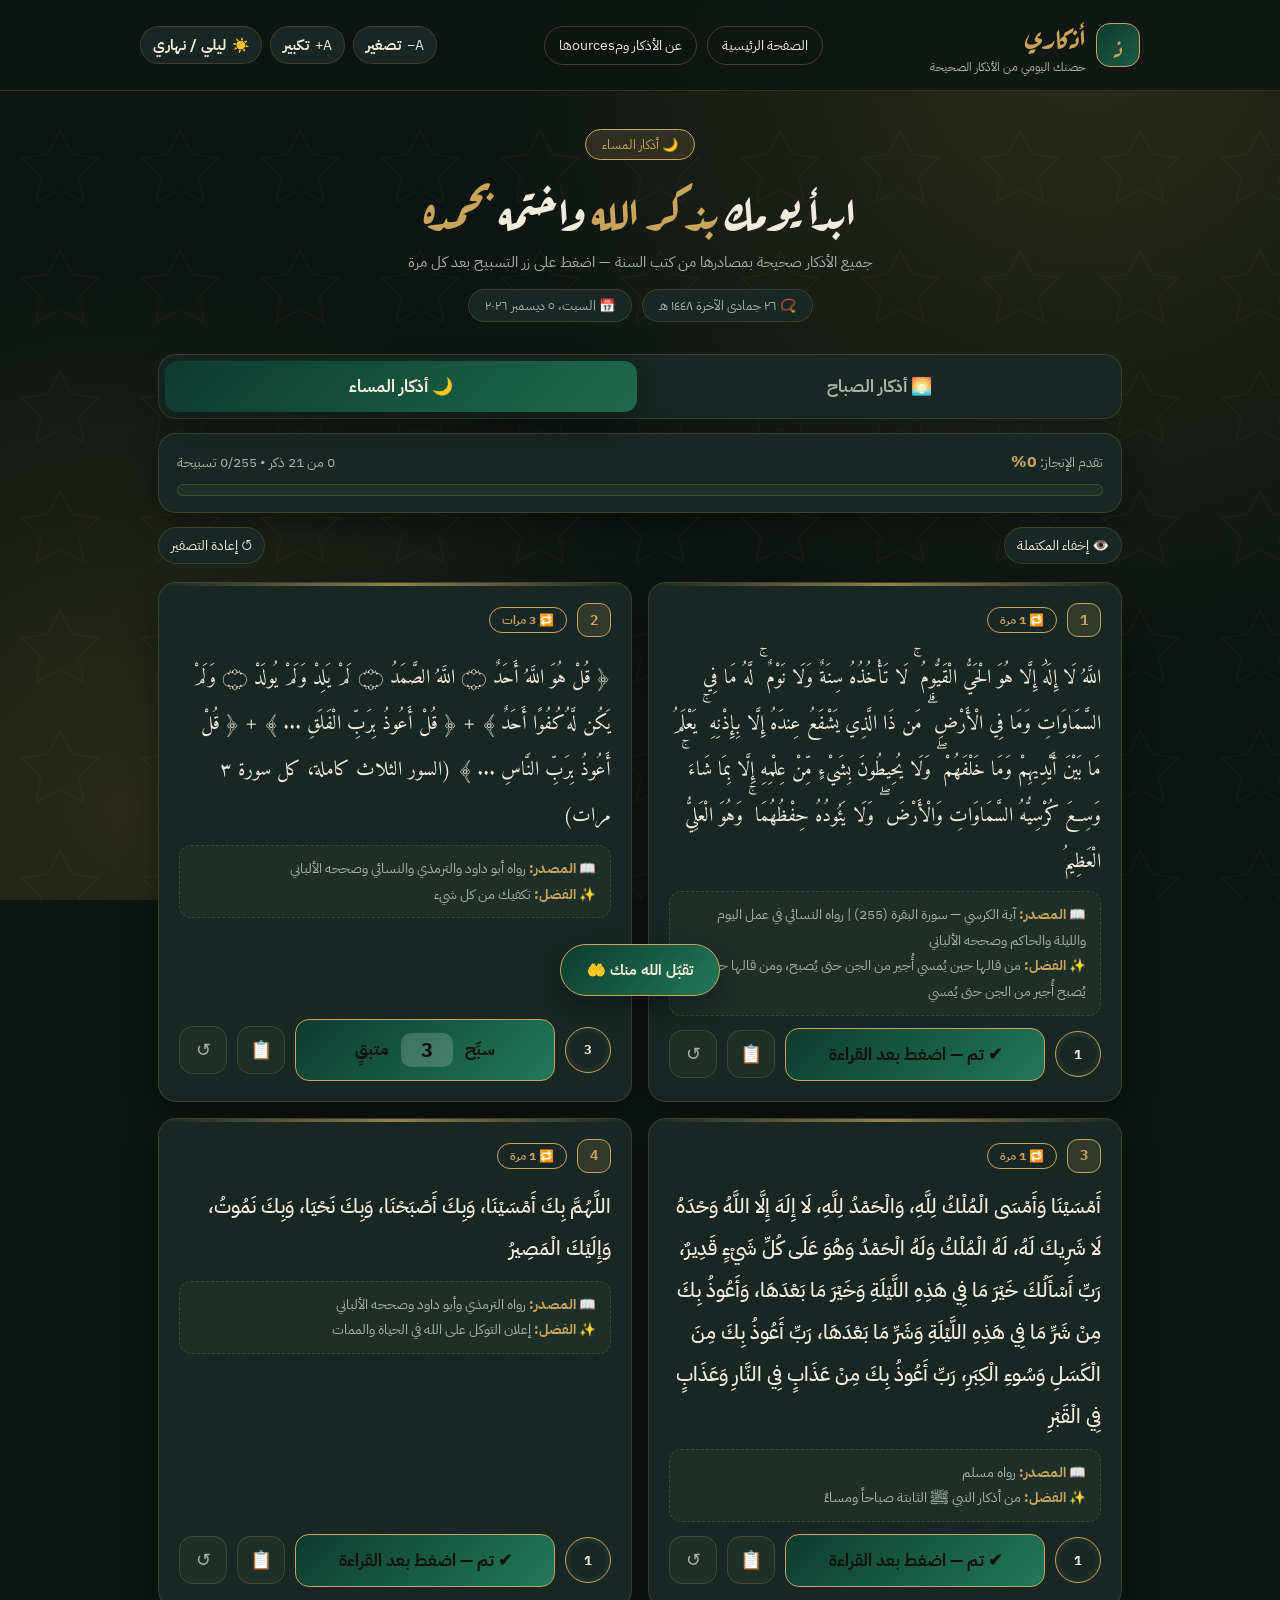
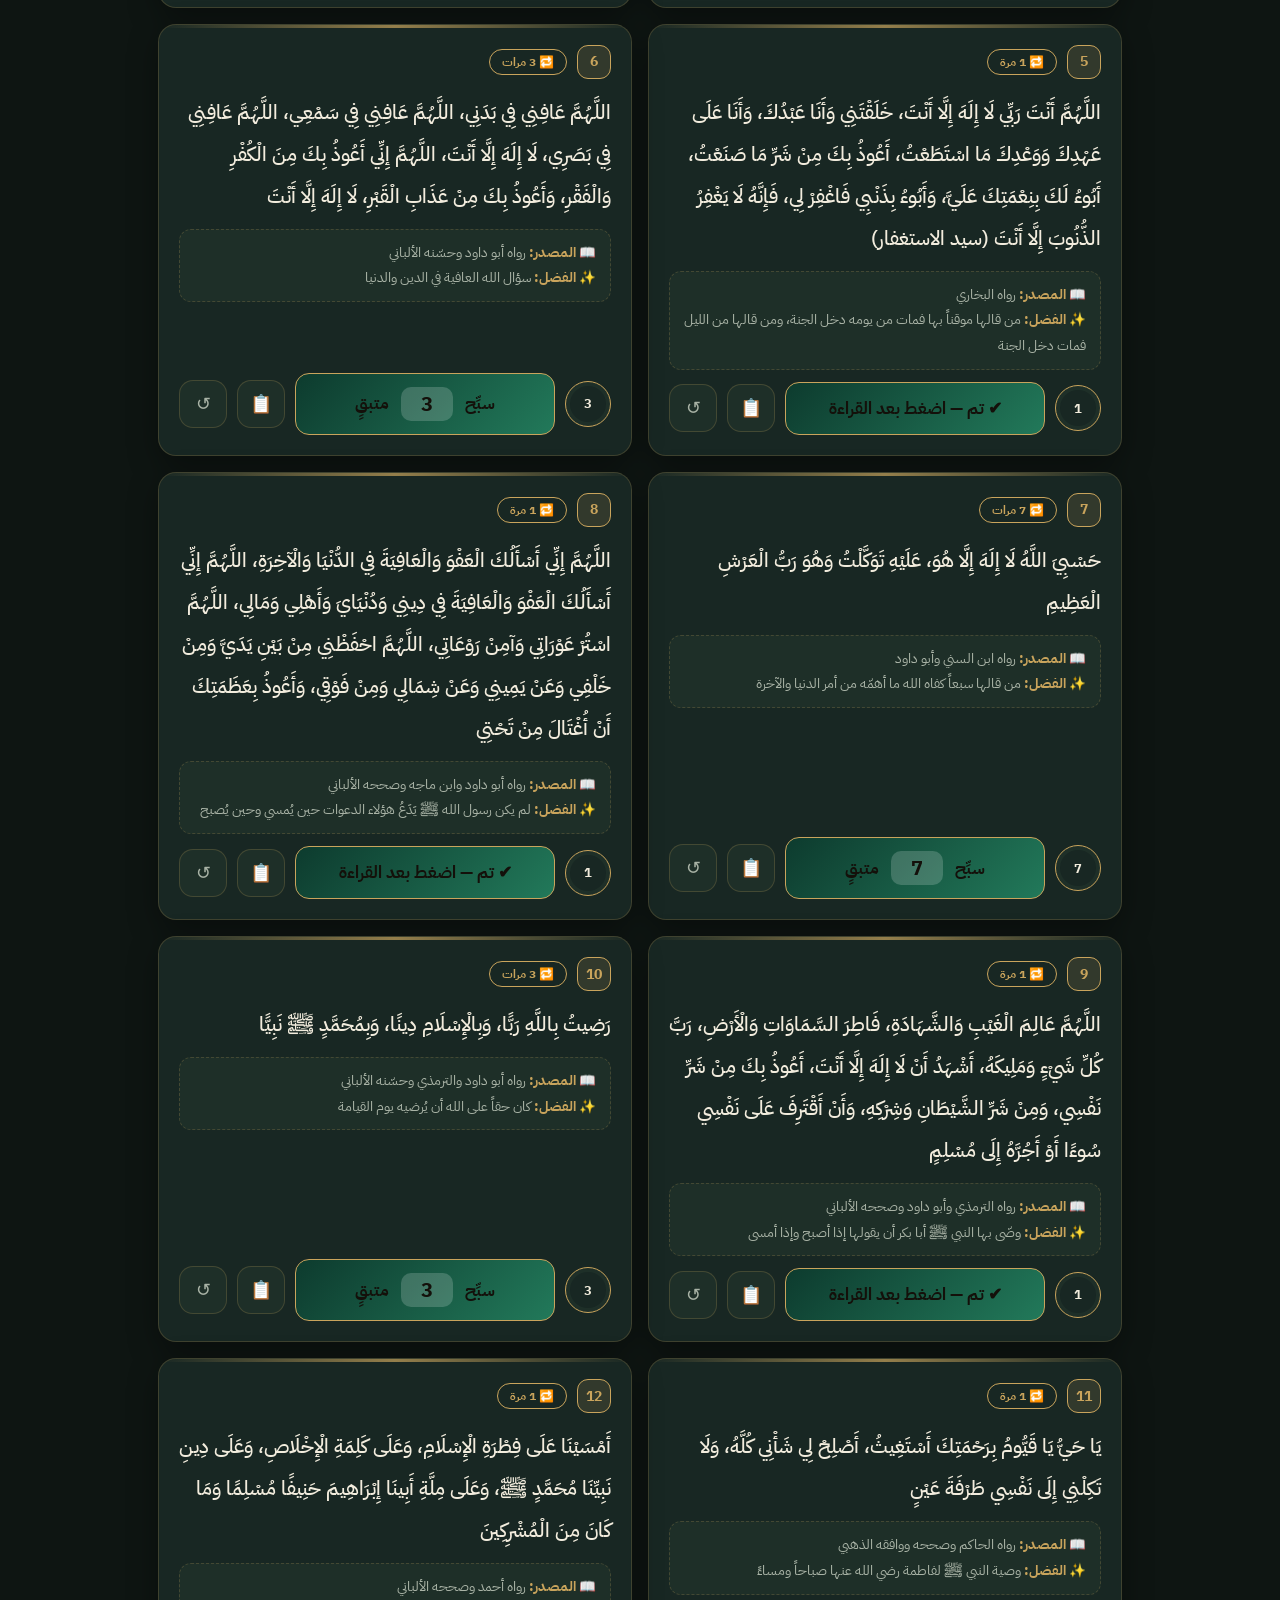
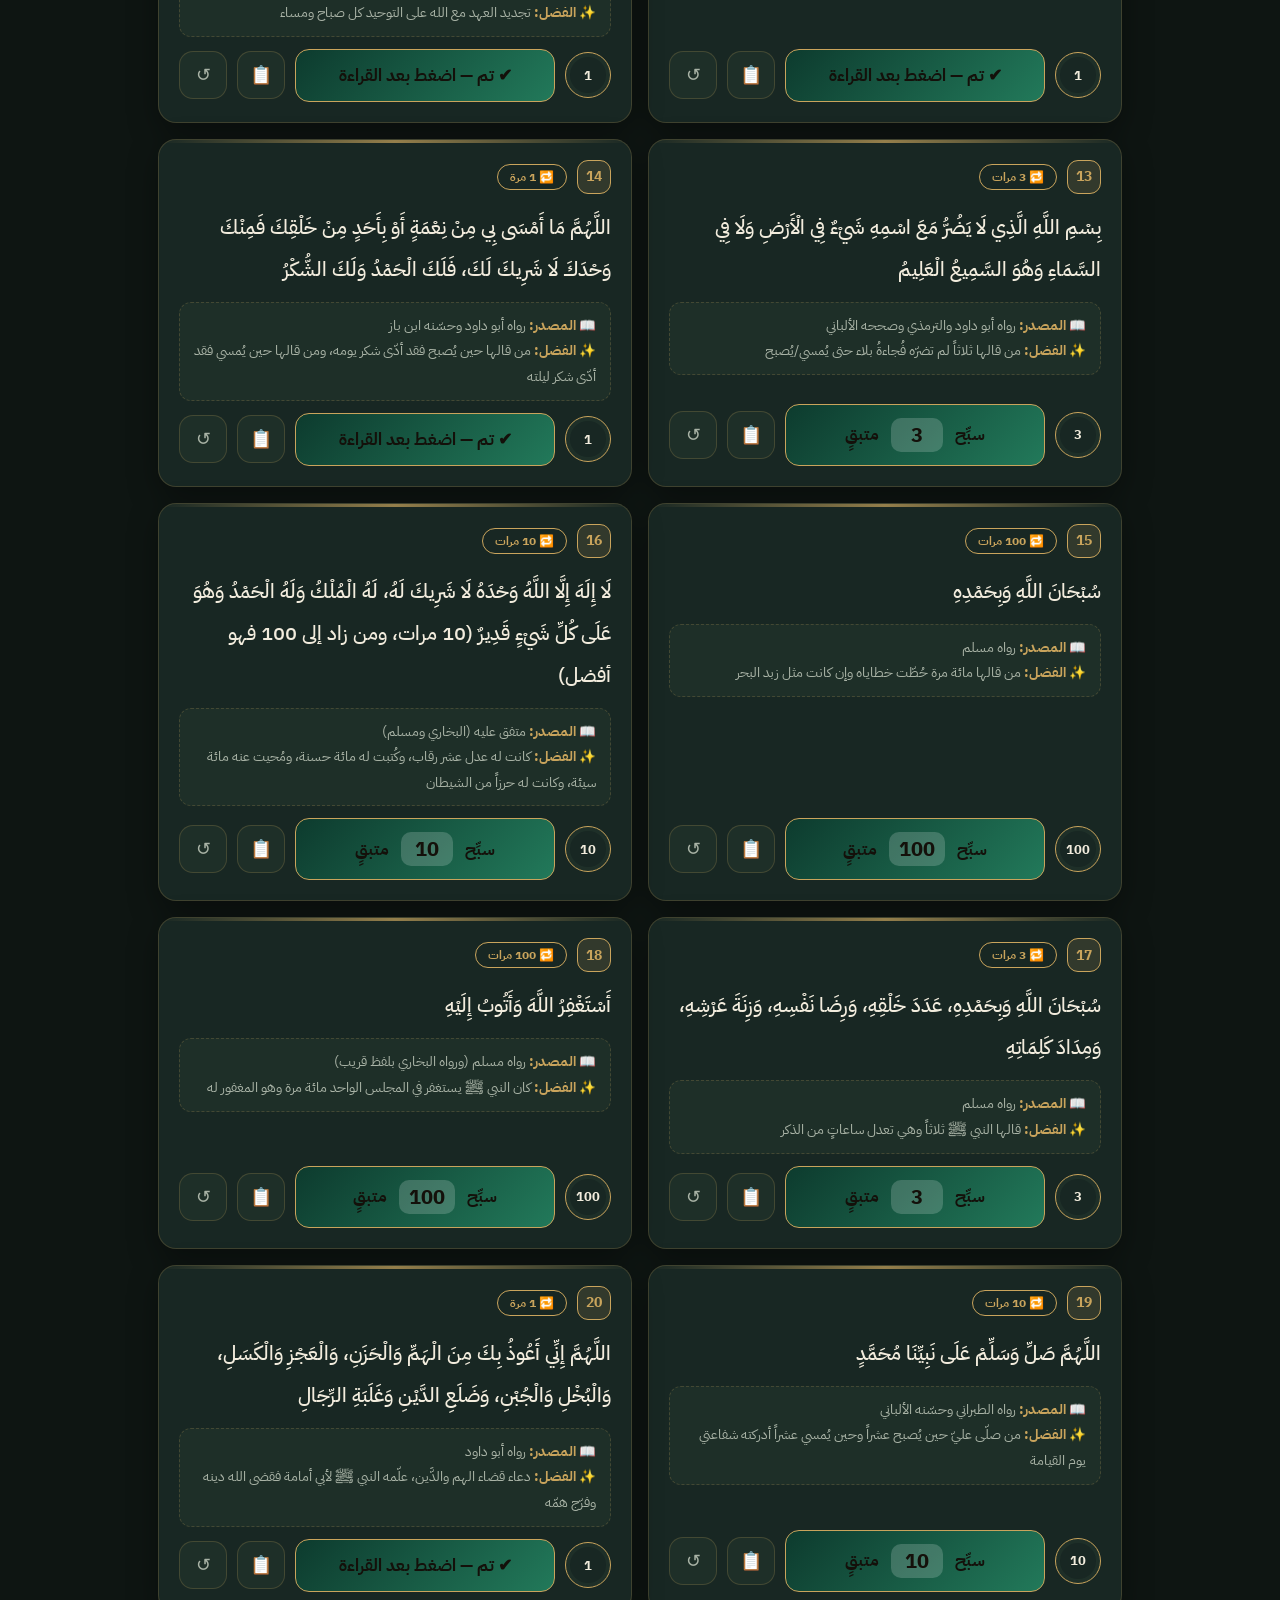
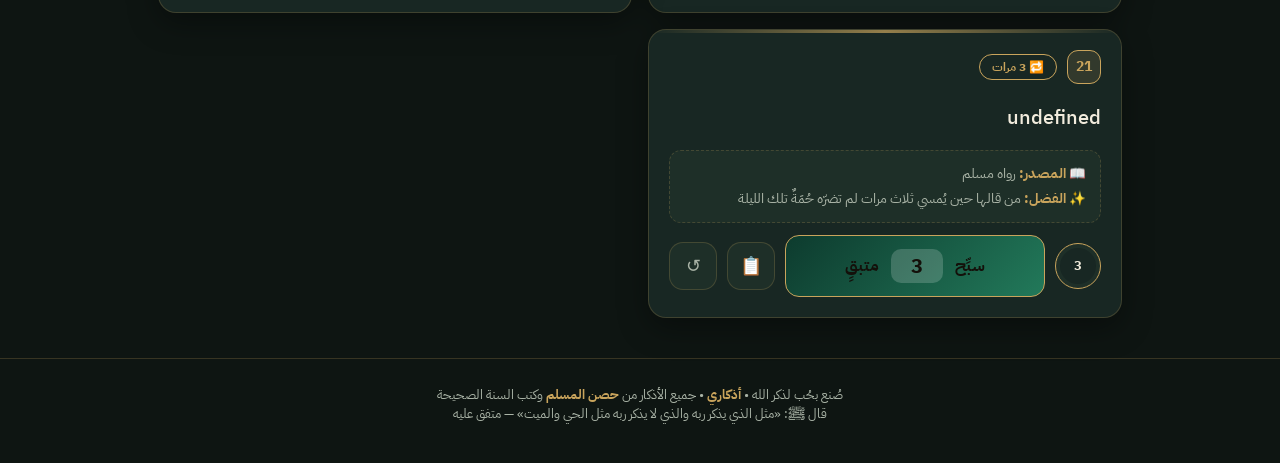
==== commit 40ad934a: "إضافة صفحة ترحيبية وصفحة عن فضل الأذكار ومourcesها مع روابط التنقل" ====
--- a/index.html
+++ b/index.html
@@ -5,6 +5,9 @@
 <meta name="viewport" content="width=device-width, initial-scale=1.0">
 <title>أذكاري | أذكار الصباح والمساء</title>
 <meta name="description" content="موقع أذكاري - أذكار الصباح والمساء الصحيحة بمصادرها مع مسبحة إلكترونية لكل ذكر">
+<meta name="theme-color" content="#0d3b2e">
+<link rel="manifest" href="manifest.json">
+<link rel="apple-touch-icon" href="icon.svg">
 <link rel="preconnect" href="https://fonts.googleapis.com">
 <link rel="preconnect" href="https://fonts.gstatic.com" crossorigin>
 <!-- خط ثمانية: IBM Plex Sans Arabic (الخط المعتمد في هوية ثمانية) + خط أميري للنصوص القرآنية -->
@@ -70,6 +73,12 @@
   }
   .wrap{max-width:1000px;margin:0 auto;padding:0 18px;position:relative;z-index:1}
   .topbar{display:flex;align-items:center;justify-content:space-between;gap:10px;padding:14px 0;flex-wrap:wrap}
+  .page-nav{display:flex;gap:10px}
+  .page-nav a{
+    color:#f2ecdd;text-decoration:none;padding:8px 14px;border:1px solid rgba(201,164,92,.3);
+    border-radius:50px;font-size:14px;transition:.2s;font-family:inherit;
+  }
+  .page-nav a:hover{border-color:#c9a45c;color:#c9a45c;background:rgba(201,164,92,.15)}
   .logo{display:flex;align-items:center;gap:10px}
   .logo .mark{
     width:44px;height:44px;border-radius:14px;display:grid;place-items:center;
@@ -185,6 +194,10 @@
       <div class="mark">ذ</div>
       <h1>أذكاري<small>حصنك اليومي من الأذكار الصحيحة</small></h1>
     </div>
+    <nav class="page-nav">
+      <a href="welcome.html">الصفحة الرئيسية</a>
+      <a href="about.html">عن الأذكار ومourcesها</a>
+    </nav>
     <div class="controls">
       <button class="ctl" id="fontMinus" title="تصغير الخط">A− <b>تصغير</b></button>
       <button class="ctl" id="fontPlus" title="تكبير الخط">A+ <b>تكبير</b></button>
@@ -481,6 +494,33 @@
 document.querySelector(`.tab[data-tab="${tab === "morning" ? "evening" : "morning"}"]`).classList.remove("active");
 $("#greeting").textContent = tab === "morning" ? "🌅 أذكار الصباح" : "🌙 أذكار المساء";
 render();
+
+// تثبيت خدمة العمل (Service Worker) لجعل التطبيق يعمل بدون إنترنت ويتيح تثبيته كتطبيق
+if ("serviceWorker" in navigator) {
+  navigator.serviceWorker.register("./service-worker.js")
+    .then((reg) => console.log("✅ Service Worker تم تفعيله:", reg.scope))
+    .catch((err) => console.log("❌ خطأ في تفعيل Service Worker:", err));
+}
+
+// إظهار رسالة تثبيت التطبيق على الجوال (PWA Install Prompt)
+let deferredPrompt;
+window.addEventListener("beforeinstallprompt", (e) => {
+  e.preventDefault();
+  deferredPrompt = e;
+  const btn = document.createElement("button");
+  btn.textContent = "📲 تثبيت تطبيق أذكاري";
+  btn.style.cssText = "position:fixed;bottom:24px;right:50%;transform:translateX(50%);z-index:100;padding:12px 24px;background:#0d3b2e;color:#f5eeda;border:none;border-radius:50px;font-size:15px;font-weight:700;cursor:pointer;box-shadow:0 4px 12px rgba(0,0,0,.3);font-family:inherit;";
+  btn.onclick = async () => {
+    if (deferredPrompt) {
+      deferredPrompt.prompt();
+      const { outcome } = await deferredPrompt.userChoice;
+      if (outcome === "accepted") console.log("✅ المستخدم وافق على تثبيت التطبيق");
+      deferredPrompt = null;
+      btn.remove();
+    }
+  };
+  document.body.appendChild(btn);
+});
 </script>
 </body>
 </html>
